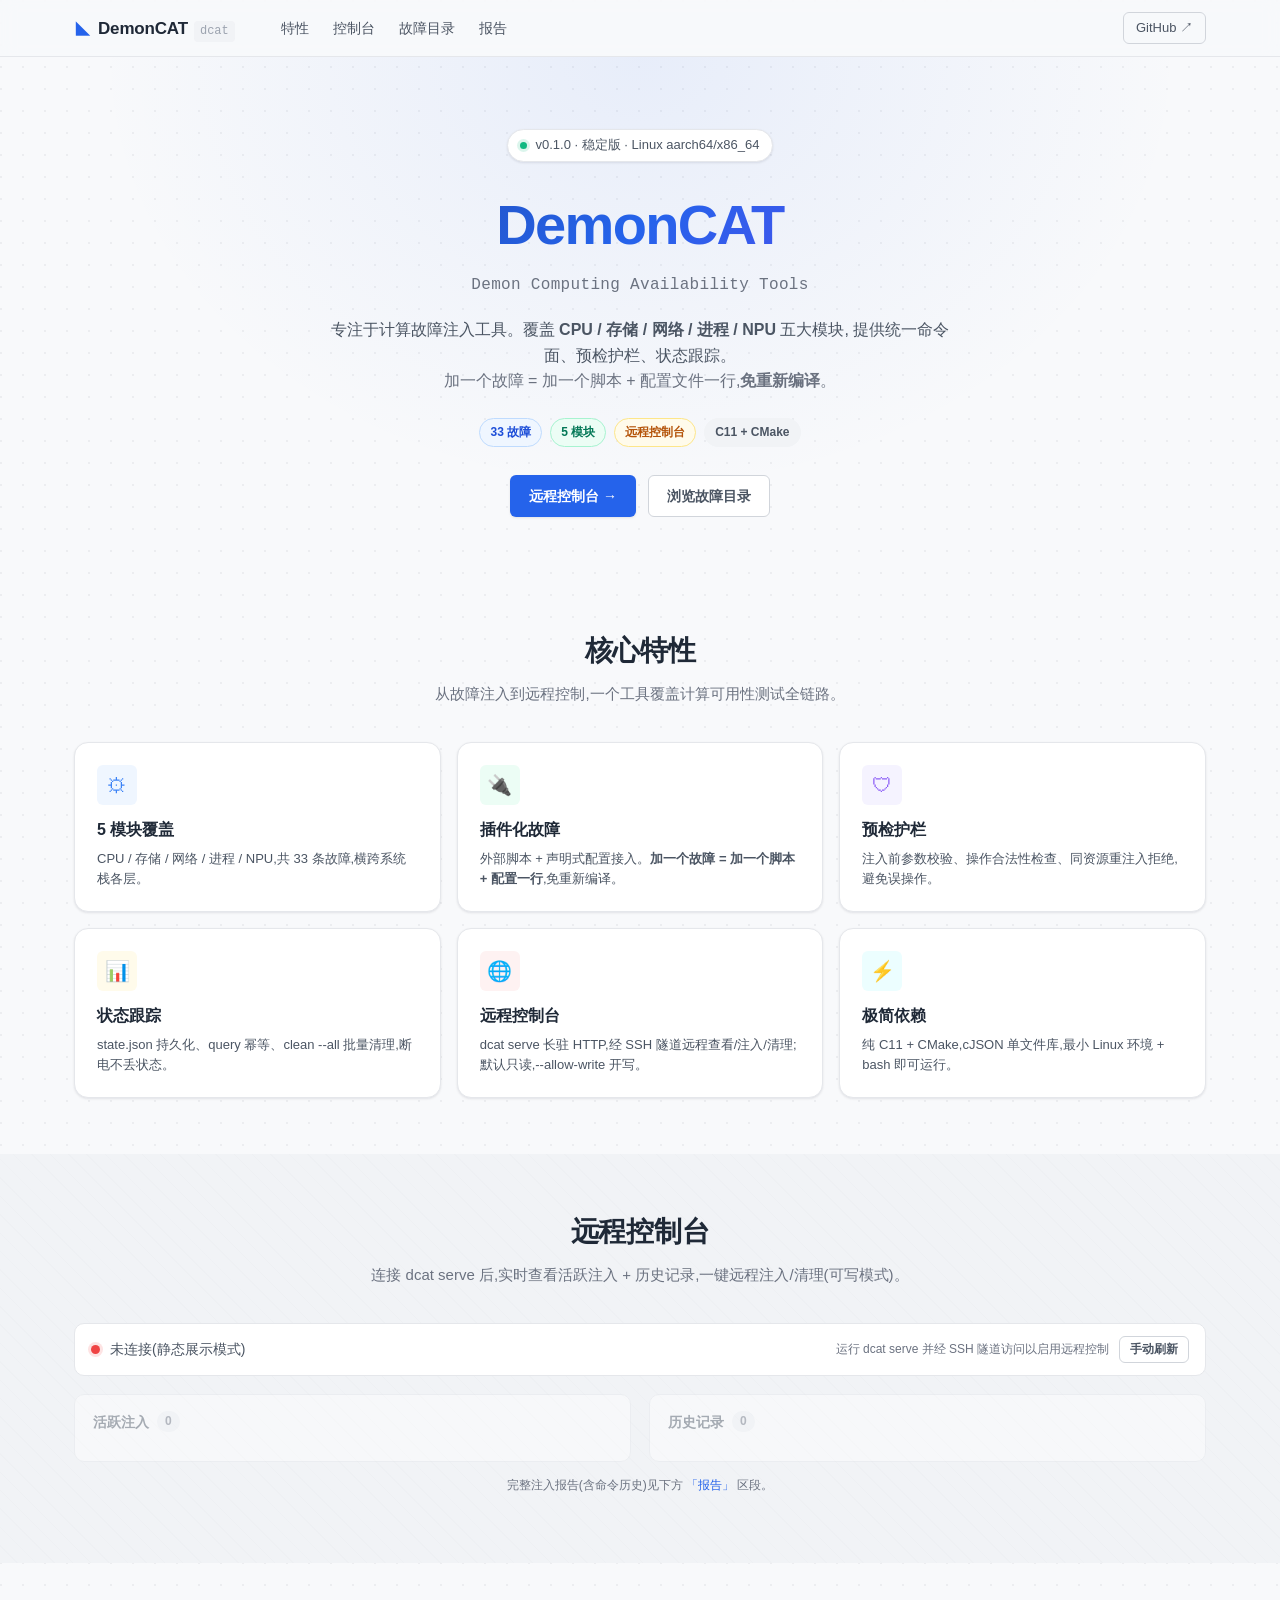
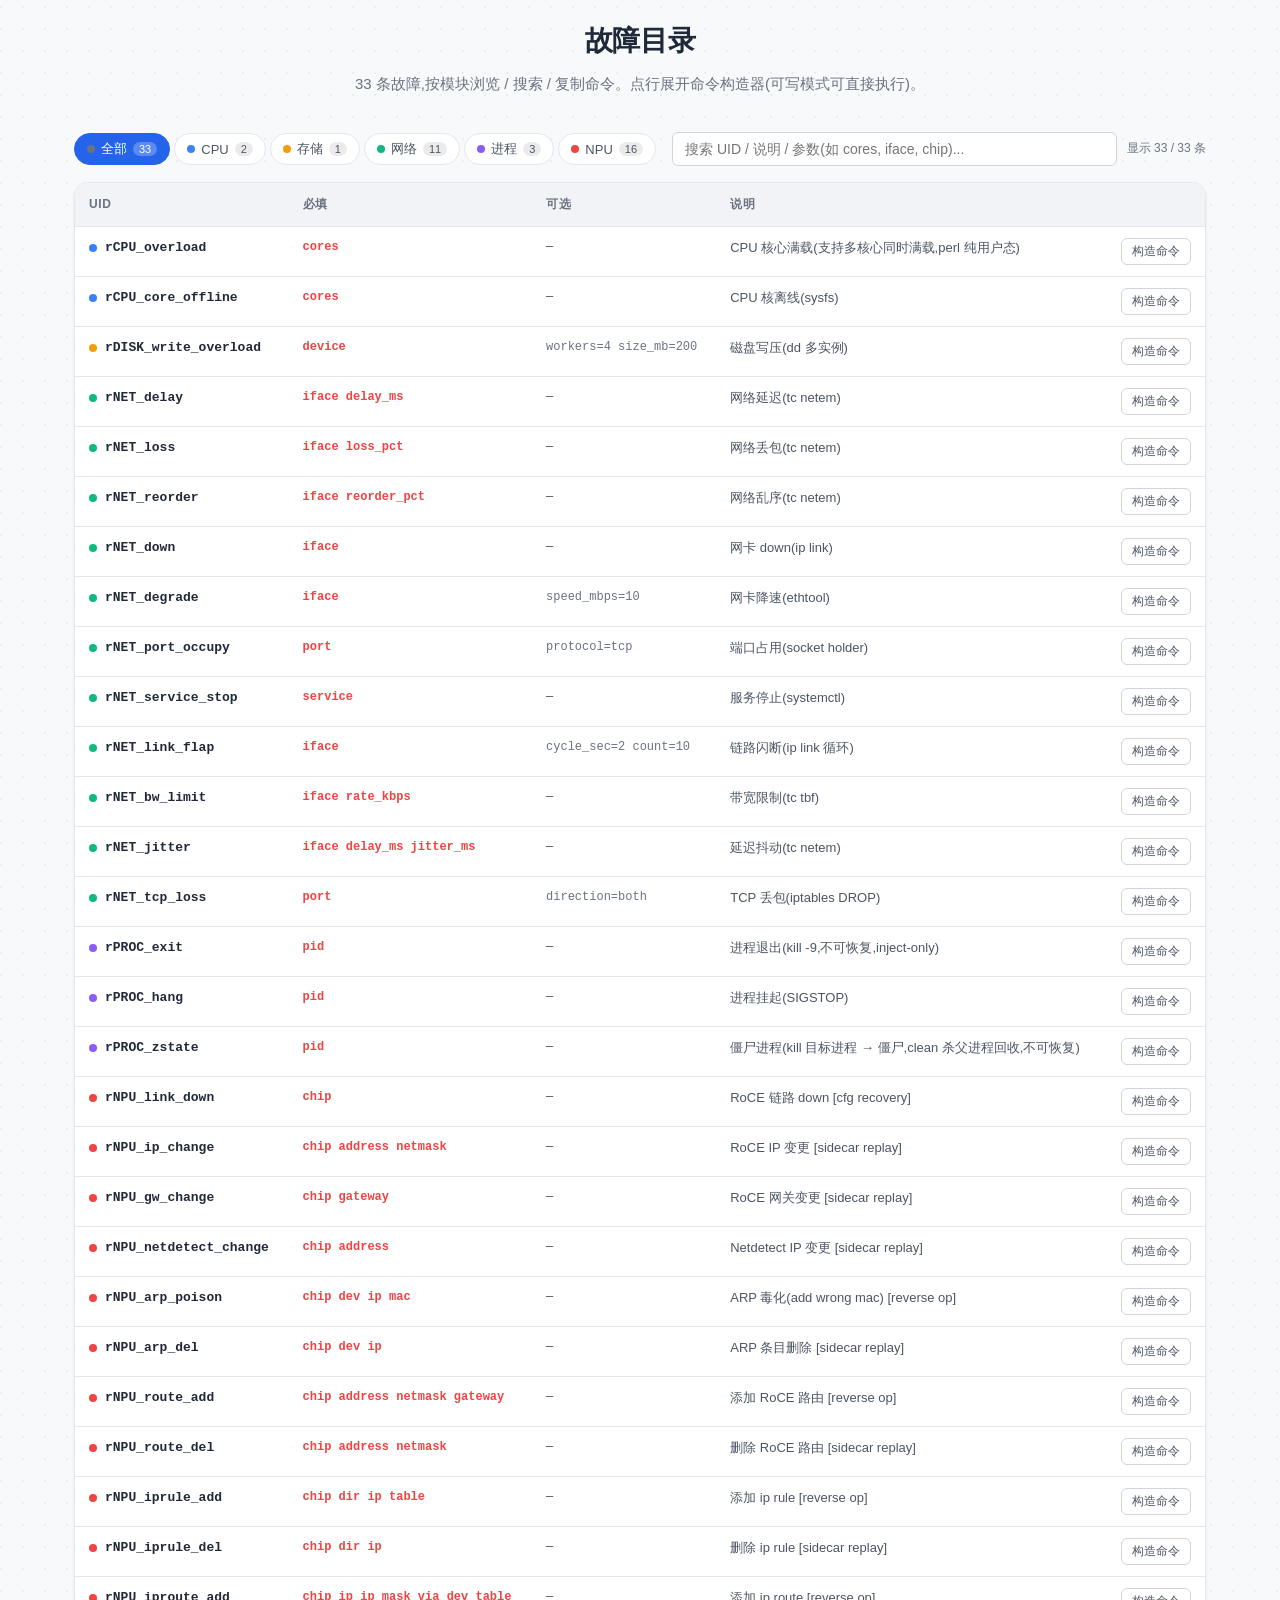
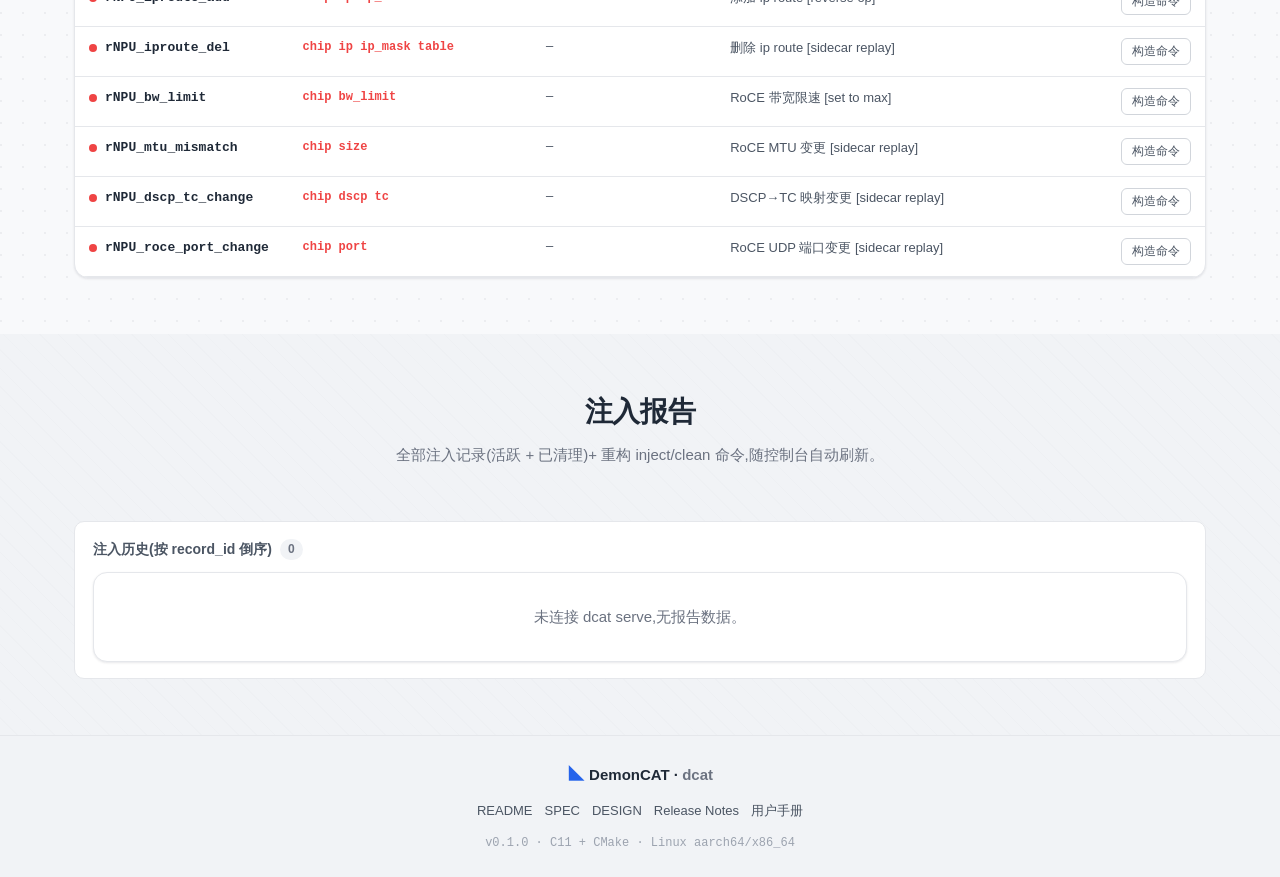
==== features/showcase/index.html @ 51e2d248 "feat(web): 远程控制台 + 注入报告前端(只读/可写双模式) - app.js:DCAT_API 客户端 + 活跃注入/历史/报告面板渲染 + 3s 轮询;   据 /api/health." ====
<!DOCTYPE html>
<html lang="zh-CN">
<head>
  <meta charset="UTF-8" />
  <meta name="viewport" content="width=device-width, initial-scale=1.0" />
  <meta name="description" content="DemonCAT (dcat) — Demon Computing Availability Tools,远程故障注入控制台。" />
  <title>DemonCAT · 远程控制台</title>
  <link rel="stylesheet" href="style.css" />
</head>
<body>
  <!-- 顶栏 -->
  <header class="topbar">
    <div class="container topbar-inner">
      <a class="brand" href="#top">
        <span class="brand-logo">◣</span>
        <span class="brand-name">DemonCAT</span>
        <span class="brand-tag">dcat</span>
      </a>
      <nav class="topnav">
        <a href="#features">特性</a>
        <a href="#remote">控制台</a>
        <a href="#catalog">故障目录</a>
        <a href="#report">报告</a>
      </nav>
      <a class="topbar-gh" href="https://github.com/Computing-Availability-Tools" target="_blank" rel="noopener">GitHub ↗</a>
    </div>
  </header>

  <main id="top">

    <!-- ① Hero -->
    <section class="hero">
      <div class="container hero-inner">
        <div class="hero-eyebrow">
          <span class="dot dot-ok"></span> v0.1.0 · 稳定版 · Linux aarch64/x86_64
        </div>
        <h1 class="hero-title">DemonCAT</h1>
        <p class="hero-subtitle">Demon Computing Availability Tools</p>
        <p class="hero-tagline">
          专注于计算故障注入工具。覆盖 <strong>CPU / 存储 / 网络 / 进程 / NPU</strong> 五大模块,
          提供统一命令面、预检护栏、状态跟踪。<br />
          <span class="muted">加一个故障 = 加一个脚本 + 配置文件一行,<strong>免重新编译</strong>。</span>
        </p>
        <div class="hero-badges">
          <span class="badge badge-blue">33 故障</span>
          <span class="badge badge-green">5 模块</span>
          <span class="badge badge-amber">远程控制台</span>
          <span class="badge badge-plain">C11 + CMake</span>
        </div>
        <div class="hero-cta">
          <a class="btn btn-primary" href="#remote">远程控制台 →</a>
          <a class="btn btn-ghost" href="#catalog">浏览故障目录</a>
        </div>
      </div>
    </section>

    <!-- ② 特性卡 -->
    <section id="features" class="section">
      <div class="container">
        <div class="section-head">
          <h2 class="section-title">核心特性</h2>
          <p class="section-sub">从故障注入到远程控制,一个工具覆盖计算可用性测试全链路。</p>
        </div>
        <div class="feature-grid">
          <article class="feature-card">
            <div class="feature-icon icon-blue">⚙</div>
            <h3>5 模块覆盖</h3>
            <p>CPU / 存储 / 网络 / 进程 / NPU,共 33 条故障,横跨系统栈各层。</p>
          </article>
          <article class="feature-card">
            <div class="feature-icon icon-green">🔌</div>
            <h3>插件化故障</h3>
            <p>外部脚本 + 声明式配置接入。<strong>加一个故障 = 加一个脚本 + 配置一行</strong>,免重新编译。</p>
          </article>
          <article class="feature-card">
            <div class="feature-icon icon-purple">🛡</div>
            <h3>预检护栏</h3>
            <p>注入前参数校验、操作合法性检查、同资源重注入拒绝,避免误操作。</p>
          </article>
          <article class="feature-card">
            <div class="feature-icon icon-amber">📊</div>
            <h3>状态跟踪</h3>
            <p>state.json 持久化、query 幂等、clean --all 批量清理,断电不丢状态。</p>
          </article>
          <article class="feature-card">
            <div class="feature-icon icon-red">🌐</div>
            <h3>远程控制台</h3>
            <p>dcat serve 长驻 HTTP,经 SSH 隧道远程查看/注入/清理;默认只读,--allow-write 开写。</p>
          </article>
          <article class="feature-card">
            <div class="feature-icon icon-cyan">⚡</div>
            <h3>极简依赖</h3>
            <p>纯 C11 + CMake,cJSON 单文件库,最小 Linux 环境 + bash 即可运行。</p>
          </article>
        </div>
      </div>
    </section>

    <!-- ③ 远程控制台(JS 渲染,连 dcat serve 时激活) -->
    <section id="remote" class="section section-alt">
      <div class="container">
        <div class="section-head">
          <h2 class="section-title">远程控制台</h2>
          <p class="section-sub">连接 dcat serve 后,实时查看活跃注入 + 历史记录,一键远程注入/清理(可写模式)。</p>
        </div>
        <div class="remote-status">
          <span class="dot remote-dot" id="remoteDot"></span>
          <span id="remoteStatusText">检测连接中…</span>
          <span class="remote-meta muted" id="remoteMeta"></span>
          <button class="btn btn-ghost btn-sm" id="remoteRefresh" type="button">手动刷新</button>
        </div>
        <div class="remote-grid">
          <div class="remote-panel">
            <h3 class="remote-panel-title">活跃注入 <span class="remote-count" id="activeCount">0</span></h3>
            <div id="activeList" class="remote-list"></div>
          </div>
          <div class="remote-panel">
            <h3 class="remote-panel-title">历史记录 <span class="remote-count" id="historyCount">0</span></h3>
            <div id="historyList" class="remote-list"></div>
          </div>
        </div>
        <p class="muted" style="font-size:12px;margin-top:14px;text-align:center">
          完整注入报告(含命令历史)见下方 <a href="#report">「报告」</a> 区段。
        </p>
      </div>
    </section>

    <!-- ④ 故障目录(JS 渲染) -->
    <section id="catalog" class="section">
      <div class="container">
        <div class="section-head">
          <h2 class="section-title">故障目录</h2>
          <p class="section-sub">33 条故障,按模块浏览 / 搜索 / 复制命令。点行展开命令构造器(可写模式可直接执行)。</p>
        </div>
        <div class="catalog-controls">
          <div class="catalog-tabs" id="catalogTabs"><!-- JS render --></div>
          <div class="catalog-search">
            <input id="catalogSearch" type="search" placeholder="搜索 UID / 说明 / 参数(如 cores, iface, chip)..." />
            <span class="catalog-count" id="catalogCount"></span>
          </div>
        </div>
        <div class="catalog-table-wrap">
          <table class="catalog-table" id="catalogTable">
            <!-- JS render -->
          </table>
          <div class="catalog-empty" id="catalogEmpty" hidden>没有匹配的故障。</div>
        </div>
      </div>
    </section>

    <!-- ⑤ 注入报告(JS 渲染,随控制台自动刷新) -->
    <section id="report" class="section section-alt">
      <div class="container">
        <div class="section-head">
          <h2 class="section-title">注入报告</h2>
          <p class="section-sub">全部注入记录(活跃 + 已清理)+ 重构 inject/clean 命令,随控制台自动刷新。</p>
        </div>
        <div class="report-summary" id="repSummary"></div>
        <div class="remote-panel" style="margin-top:18px">
          <h3 class="remote-panel-title">注入历史(按 record_id 倒序)<span class="remote-count" id="repCount">0</span></h3>
          <div class="catalog-table-wrap">
            <table class="catalog-table" id="repTable"></table>
            <div class="catalog-empty" id="repEmpty" hidden>暂无注入记录。</div>
          </div>
        </div>
      </div>
    </section>

  </main>

  <!-- 页脚 -->
  <footer class="footer">
    <div class="container footer-inner">
      <div class="footer-brand">
        <span class="brand-logo">◣</span> DemonCAT · <span class="muted">dcat</span>
      </div>
      <div class="footer-links">
        <a href="../../README.md">README</a>
        <a href="../../SPEC.md">SPEC</a>
        <a href="../../DESIGN.md">DESIGN</a>
        <a href="../../Release_Notes.md">Release Notes</a>
        <a href="../../docs/user_manual.md">用户手册</a>
      </div>
      <div class="footer-meta">
        <span>v0.1.0</span> · <span>C11 + CMake</span> · <span>Linux aarch64/x86_64</span>
      </div>
    </div>
  </footer>

  <!-- 命令构造器 modal -->
  <div class="modal" id="cmdModal" hidden>
    <div class="modal-backdrop" data-close></div>
    <div class="modal-card">
      <div class="modal-head">
        <div>
          <div class="modal-uid" id="cmdUid"></div>
          <div class="modal-desc" id="cmdDesc"></div>
        </div>
        <button class="modal-close" data-close aria-label="关闭">×</button>
      </div>
      <div class="modal-body" id="cmdBody"><!-- JS render --></div>
    </div>
  </div>

  <!-- toast -->
  <div class="toast" id="toast" hidden></div>

  <script src="app.js"></script>
</body>
</html>
---- features/showcase/style.css ----
/* ============================================================
   DemonCAT Showcase — 浅色卡片式主题
   参考: CATMonitor Web 视觉语言
   ============================================================ */

:root {
  /* 背景与文字 */
  --bg: #f8f9fb;
  --bg-alt: #f1f3f6;
  --card: #ffffff;
  --card-hover: #fafbfc;
  --border: #e5e7eb;
  --border-strong: #d1d5db;
  --text: #1f2937;
  --text-sub: #4b5563;
  --text-muted: #6b7280;
  --text-faint: #9ca3af;

  /* 主色 */
  --accent: #2563eb;
  --accent-hover: #1d4ed8;
  --accent-soft: #eff6ff;

  /* 模块色 */
  --cpu: #3b82f6;        /* 蓝 */
  --disk: #f59e0b;       /* 琥珀 */
  --net:  #10b981;       /* 绿 */
  --proc: #8b5cf6;       /* 紫 */
  --npu:  #ef4444;       /* 红 (Ascend) */

  /* 状态色 */
  --ok: #10b981;
  --good: #22c55e;
  --warn: #f59e0b;
  --crit: #ef4444;
  --na: #9ca3af;

  /* 阴影 */
  --shadow-sm: 0 1px 2px rgba(15, 23, 42, .04), 0 1px 3px rgba(15, 23, 42, .06);
  --shadow:    0 4px 6px -1px rgba(15, 23, 42, .05), 0 2px 4px -2px rgba(15, 23, 42, .05);
  --shadow-lg: 0 12px 24px -8px rgba(15, 23, 42, .12), 0 4px 8px -4px rgba(15, 23, 42, .08);

  /* 圆角 */
  --r-sm: 6px;
  --r:    10px;
  --r-lg: 14px;
  --r-xl: 20px;

  /* 字体 */
  --font: -apple-system, BlinkMacSystemFont, "Segoe UI", "PingFang SC",
          "Microsoft YaHei", "Hiragino Sans GB", Roboto, Helvetica, Arial,
          sans-serif, "Apple Color Emoji", "Segoe UI Emoji";
  --mono: "JetBrains Mono", "Fira Code", "SF Mono", "Cascadia Code",
          Consolas, "Liberation Mono", Menlo, monospace;
}

* { box-sizing: border-box; }
html { scroll-behavior: smooth; }
body {
  margin: 0;
  font-family: var(--font);
  font-size: 15px;
  line-height: 1.6;
  color: var(--text);
  background: var(--bg);
  background-image:
    radial-gradient(circle at 1px 1px, rgba(15, 23, 42, .05) 1px, transparent 0);
  background-size: 22px 22px;
  -webkit-font-smoothing: antialiased;
  -moz-osx-font-smoothing: grayscale;
}

.container { width: 100%; max-width: 1180px; margin: 0 auto; padding: 0 24px; }
a { color: var(--accent); text-decoration: none; }
a:hover { text-decoration: underline; }
code, pre, .mono { font-family: var(--mono); }
.muted { color: var(--text-muted); }

/* ============================================================
   顶栏
   ============================================================ */
.topbar {
  position: sticky; top: 0; z-index: 50;
  background: rgba(248, 249, 251, .88);
  backdrop-filter: saturate(180%) blur(8px);
  border-bottom: 1px solid var(--border);
}
.topbar-inner {
  display: flex; align-items: center; gap: 20px;
  height: 56px;
}
.brand { display: flex; align-items: baseline; gap: 6px; color: var(--text); }
.brand:hover { text-decoration: none; }
.brand-logo { color: var(--accent); font-size: 18px; transform: translateY(1px); }
.brand-name { font-weight: 700; font-size: 17px; letter-spacing: -.01em; }
.brand-tag {
  font-family: var(--mono); font-size: 12px; color: var(--text-faint);
  background: var(--bg-alt); padding: 1px 6px; border-radius: 4px;
}
.topnav { display: flex; gap: 4px; margin-left: 16px; flex: 1; }
.topnav a {
  color: var(--text-sub); font-size: 14px; padding: 6px 10px;
  border-radius: var(--r-sm); transition: all .15s;
}
.topnav a:hover { background: var(--bg-alt); color: var(--text); text-decoration: none; }
.topbar-gh {
  font-size: 13px; color: var(--text-sub);
  border: 1px solid var(--border-strong); padding: 5px 12px;
  border-radius: var(--r-sm); transition: all .15s;
}
.topbar-gh:hover { background: var(--card); border-color: var(--accent); color: var(--accent); text-decoration: none; }

/* ============================================================
   Hero
   ============================================================ */
.hero {
  padding: 72px 0 56px;
  text-align: center;
  position: relative;
  overflow: hidden;
}
.hero::before {
  content: ""; position: absolute; inset: 0;
  background: radial-gradient(ellipse at 50% 0%, rgba(37, 99, 235, .08), transparent 60%);
  pointer-events: none;
}
.hero-inner { position: relative; }
.hero-eyebrow {
  display: inline-flex; align-items: center; gap: 8px;
  font-size: 13px; color: var(--text-sub);
  background: var(--card); border: 1px solid var(--border);
  padding: 5px 12px; border-radius: 999px;
  box-shadow: var(--shadow-sm); margin-bottom: 18px;
}
.dot { display: inline-block; width: 7px; height: 7px; border-radius: 50%; }
.dot-ok { background: var(--ok); box-shadow: 0 0 0 3px rgba(16, 185, 129, .15); }
.hero-title {
  font-size: 56px; font-weight: 700; letter-spacing: -.03em;
  margin: 0 0 4px;
  background: linear-gradient(135deg, #1e3a8a 0%, #2563eb 50%, #7c3aed 100%);
  -webkit-background-clip: text; background-clip: text;
  -webkit-text-fill-color: transparent;
}
.hero-subtitle {
  font-family: var(--mono); font-size: 16px;
  color: var(--text-muted); margin: 0 0 18px; letter-spacing: .02em;
}
.hero-tagline {
  font-size: 16px; color: var(--text-sub);
  max-width: 620px; margin: 0 auto 24px;
}
.hero-badges { display: flex; flex-wrap: wrap; gap: 8px; justify-content: center; margin-bottom: 28px; }
.badge {
  font-size: 12px; font-weight: 600; padding: 4px 10px;
  border-radius: 999px; border: 1px solid transparent;
  background: var(--bg-alt); color: var(--text-sub);
}
.badge-blue   { background: #eff6ff; color: #1d4ed8; border-color: #bfdbfe; }
.badge-green  { background: #ecfdf5; color: #047857; border-color: #a7f3d0; }
.badge-purple { background: #f5f3ff; color: #6d28d9; border-color: #ddd6fe; }
.badge-amber  { background: #fffbeb; color: #b45309; border-color: #fde68a; }
.badge-plain  { background: var(--bg-alt); color: var(--text-sub); }
.hero-cta { display: flex; gap: 12px; justify-content: center; }

.btn {
  display: inline-flex; align-items: center; gap: 6px;
  padding: 9px 18px; border-radius: var(--r-sm);
  font-size: 14px; font-weight: 600; cursor: pointer;
  border: 1px solid transparent; transition: all .15s;
  font-family: var(--font);
}
.btn-primary { background: var(--accent); color: #fff; box-shadow: var(--shadow-sm); }
.btn-primary:hover { background: var(--accent-hover); text-decoration: none; }
.btn-ghost { background: var(--card); color: var(--text-sub); border-color: var(--border-strong); }
.btn-ghost:hover { border-color: var(--accent); color: var(--accent); text-decoration: none; }

/* ============================================================
   通用 section
   ============================================================ */
.section { padding: 56px 0; }
.section-alt { background: var(--bg-alt); background-image: repeating-linear-gradient(45deg, transparent, transparent 12px, rgba(15, 23, 42, .012) 12px, rgba(15, 23, 42, .012) 13px); }
.section-head { text-align: center; margin-bottom: 36px; }
.section-title { font-size: 28px; font-weight: 700; margin: 0 0 8px; letter-spacing: -.01em; }
.section-sub { color: var(--text-muted); font-size: 15px; margin: 0; }

/* ============================================================
   特性卡
   ============================================================ */
.feature-grid {
  display: grid; grid-template-columns: repeat(3, 1fr); gap: 16px;
}
.feature-card {
  background: var(--card); border: 1px solid var(--border);
  border-radius: var(--r-lg); padding: 22px;
  box-shadow: var(--shadow-sm); transition: all .2s;
}
.feature-card:hover { box-shadow: var(--shadow); transform: translateY(-2px); border-color: var(--border-strong); }
.feature-icon {
  width: 40px; height: 40px; border-radius: var(--r-sm);
  display: flex; align-items: center; justify-content: center;
  font-size: 20px; margin-bottom: 12px;
}
.feature-card h3 { margin: 0 0 6px; font-size: 16px; font-weight: 600; }
.feature-card p { margin: 0; font-size: 13px; color: var(--text-sub); line-height: 1.55; }
.icon-blue   { background: #eff6ff; color: var(--cpu); }
.icon-green  { background: #ecfdf5; color: var(--net); }
.icon-purple { background: #f5f3ff; color: var(--proc); }
.icon-amber  { background: #fffbeb; color: var(--disk); }
.icon-red    { background: #fef2f2; color: var(--npu); }
.icon-cyan   { background: #ecfeff; color: #0891b2; }

/* ============================================================
   快速开始
   ============================================================ */
.steps { display: grid; grid-template-columns: 1fr 1fr; gap: 16px; }
.step {
  background: var(--card); border: 1px solid var(--border);
  border-radius: var(--r); padding: 18px;
  display: flex; gap: 14px; box-shadow: var(--shadow-sm);
}
.step-num {
  flex-shrink: 0; width: 28px; height: 28px; border-radius: 50%;
  background: var(--accent); color: #fff; font-weight: 700; font-size: 13px;
  display: flex; align-items: center; justify-content: center;
}
.step-title { font-weight: 600; font-size: 14px; margin-bottom: 8px; }
.step-note { margin: 6px 0 0; font-size: 12px; color: var(--text-muted); }
.code-block {
  position: relative; margin: 0; background: #0f172a; color: #e2e8f0;
  padding: 12px 14px; border-radius: var(--r-sm); font-size: 13px;
  overflow-x: auto; line-height: 1.55;
}
.code-block code { font-family: var(--mono); white-space: pre; }
.copy-btn {
  position: absolute; top: 8px; right: 8px;
  background: rgba(15, 23, 42, .85); color: #cbd5e1;
  border: 1px solid rgba(255, 255, 255, .12); border-radius: 4px;
  padding: 3px 8px; font-size: 11px; cursor: pointer;
  font-family: var(--font);
  opacity: 0;
  transition: opacity .15s, background .15s, color .15s;
}
.code-block:hover .copy-btn,
.copy-btn:focus,
.copy-btn.copied { opacity: 1; }
.copy-btn:hover { background: rgba(255, 255, 255, .18); color: #fff; }
.copy-btn.copied { background: var(--ok); color: #fff; border-color: var(--ok); }
/* 触屏设备无 hover,常显 */
@media (hover: none) {
  .copy-btn { opacity: 1; }
}
.quick-cta { text-align: center; margin-top: 24px; color: var(--text-muted); font-size: 14px; }
.quick-cta a { margin: 0 2px; }

/* ============================================================
   NPU 验证(紧凑信任横幅)
   ============================================================ */
.npu-banner {
  display: flex; align-items: center; gap: 16px;
  background: linear-gradient(135deg, #fffbeb 0%, #fef2f2 100%);
  border: 1px solid #fed7aa; border-left: 4px solid var(--npu);
  border-radius: var(--r-lg); padding: 16px 20px;
  box-shadow: var(--shadow-sm);
}
.npu-banner-icon { font-size: 24px; flex-shrink: 0; line-height: 1; }
.npu-banner-body { flex: 1; min-width: 0; }
.npu-banner-title {
  font-weight: 600; font-size: 15px; color: var(--text);
  display: flex; align-items: baseline; gap: 8px; margin-bottom: 4px;
}
.npu-banner-version {
  font-family: var(--mono); font-size: 11px; color: var(--npu);
  background: #fef2f2; padding: 1px 6px; border-radius: 4px; border: 1px solid #fecaca;
}
.npu-banner-summary { margin: 0; font-size: 13px; color: var(--text-sub); line-height: 1.6; }
.npu-banner-summary code { font-size: 12px; background: rgba(255,255,255,.65); padding: 1px 5px; border-radius: 3px; color: var(--text); }
.npu-banner-link {
  flex-shrink: 0; font-size: 13px; font-weight: 600;
  padding: 8px 14px; border-radius: var(--r-sm);
  background: var(--card); border: 1px solid var(--border-strong);
  color: var(--text-sub); transition: all .15s;
}
.npu-banner-link:hover { border-color: var(--npu); color: var(--npu); text-decoration: none; }

/* ============================================================
   故障目录
   ============================================================ */
.catalog-controls {
  display: flex; gap: 16px; align-items: center; flex-wrap: wrap; margin-bottom: 16px;
}
.catalog-tabs { display: flex; gap: 4px; flex-wrap: wrap; }
.tab {
  display: inline-flex; align-items: center; gap: 6px;
  font-size: 13px; font-weight: 500; cursor: pointer;
  background: var(--card); border: 1px solid var(--border);
  padding: 6px 12px; border-radius: 999px;
  color: var(--text-sub); transition: all .15s;
}
.tab:hover { border-color: var(--border-strong); }
.tab.active { background: var(--accent); color: #fff; border-color: var(--accent); }
.tab .tab-count {
  font-size: 11px; padding: 1px 6px; border-radius: 999px;
  background: rgba(0, 0, 0, .08); color: inherit;
}
.tab.active .tab-count { background: rgba(255, 255, 255, .25); color: #fff; }
.tab .tab-dot { width: 8px; height: 8px; border-radius: 50%; }
.catalog-search { flex: 1; min-width: 240px; display: flex; align-items: center; gap: 10px; }
.catalog-search input {
  flex: 1; padding: 8px 12px; font-size: 14px; font-family: var(--font);
  border: 1px solid var(--border-strong); border-radius: var(--r-sm);
  background: var(--card); color: var(--text);
}
.catalog-search input:focus { outline: none; border-color: var(--accent); box-shadow: 0 0 0 3px rgba(37, 99, 235, .12); }
.catalog-count { font-size: 12px; color: var(--text-muted); white-space: nowrap; }

.catalog-table-wrap {
  background: var(--card); border: 1px solid var(--border); border-radius: var(--r-lg);
  overflow: hidden; box-shadow: var(--shadow-sm);
}
.catalog-table { width: 100%; border-collapse: collapse; font-size: 13px; }
.catalog-table thead th {
  text-align: left; font-weight: 600; font-size: 12px; color: var(--text-muted);
  text-transform: uppercase; letter-spacing: .05em;
  padding: 12px 14px; background: var(--bg-alt); border-bottom: 1px solid var(--border);
}
.catalog-table tbody tr { border-bottom: 1px solid var(--border); transition: background .1s; cursor: pointer; }
.catalog-table tbody tr:hover { background: var(--accent-soft); }
.catalog-table tbody tr.expanded { background: var(--accent-soft); }
.catalog-table td { padding: 11px 14px; vertical-align: top; }
.uid-cell { font-family: var(--mono); font-weight: 600; color: var(--text); white-space: nowrap; }
.uid-cell .mod-dot { display: inline-block; width: 8px; height: 8px; border-radius: 50%; margin-right: 8px; vertical-align: middle; }
.param-cell { font-family: var(--mono); font-size: 12px; color: var(--text-sub); }
.param-required { color: var(--crit); font-weight: 600; }
.param-optional { color: var(--text-muted); }
.desc-cell { color: var(--text-sub); }
.row-action { text-align: right; white-space: nowrap; }
.row-action button {
  font-size: 12px; padding: 4px 10px; border-radius: var(--r-sm);
  border: 1px solid var(--border-strong); background: var(--card);
  color: var(--text-sub); cursor: pointer; font-family: var(--font);
  transition: all .15s;
}
.row-action button:hover { border-color: var(--accent); color: var(--accent); }
.catalog-empty { padding: 32px; text-align: center; color: var(--text-muted); }

/* ============================================================
   E2E 矩阵
   ============================================================ */
.e2e-grid { display: grid; grid-template-columns: repeat(4, 1fr); gap: 14px; }
.e2e-card {
  background: var(--card); border: 1px solid var(--border); border-radius: var(--r);
  padding: 16px; box-shadow: var(--shadow-sm); transition: all .2s;
  border-left: 3px solid var(--accent);
}
.e2e-card:hover { box-shadow: var(--shadow); transform: translateY(-1px); }
.e2e-card-head { display: flex; justify-content: space-between; align-items: baseline; margin-bottom: 8px; }
.e2e-card-prefix {
  font-family: var(--mono); font-weight: 700; font-size: 13px;
  color: var(--accent); background: var(--accent-soft);
  padding: 2px 8px; border-radius: var(--r-sm);
}
.e2e-card-count { font-size: 20px; font-weight: 700; color: var(--text); font-family: var(--mono); }
.e2e-card-count::after { content: " 用例"; font-size: 11px; color: var(--text-muted); font-weight: 400; font-family: var(--font); }
.e2e-card-title { font-weight: 600; font-size: 14px; margin: 0 0 4px; }
.e2e-card-desc { font-size: 12px; color: var(--text-muted); margin: 0; line-height: 1.5; }
.e2e-card-dim { font-size: 11px; color: var(--text-faint); margin-top: 8px; padding-top: 8px; border-top: 1px dashed var(--border); }
.e2e-card-dim::before { content: "维度: "; }

/* ============================================================
   模块概览(类 CATMonitor)
   ============================================================ */
.module-grid { display: grid; grid-template-columns: repeat(5, 1fr); gap: 12px; }
.module-card {
  background: var(--card); border: 1px solid var(--border); border-radius: var(--r);
  padding: 16px; box-shadow: var(--shadow-sm); cursor: pointer;
  transition: all .2s; position: relative; overflow: hidden;
  border-top: 3px solid var(--module-color, var(--accent));
}
.module-card:hover { box-shadow: var(--shadow); transform: translateY(-2px); }
.module-card::before {
  content: ""; position: absolute; top: 0; right: 0; width: 60px; height: 60px;
  background: var(--module-color, var(--accent)); opacity: .06;
  border-radius: 0 0 0 100%;
}
.module-head { display: flex; justify-content: space-between; align-items: baseline; margin-bottom: 10px; }
.module-name { font-weight: 700; font-size: 16px; }
.module-chip {
  display: inline-flex; align-items: center; gap: 5px;
  font-size: 11px; font-weight: 600; padding: 2px 8px; border-radius: 999px;
  background: rgba(16, 185, 129, .12); color: var(--ok);
}
.module-chip .chip-dot { width: 6px; height: 6px; border-radius: 50%; background: var(--ok); }
.module-count {
  font-family: var(--mono); font-size: 28px; font-weight: 700;
  color: var(--module-color, var(--accent)); line-height: 1; margin-bottom: 2px;
}
.module-count::after { content: " 条"; font-size: 12px; color: var(--text-muted); font-weight: 400; font-family: var(--font); }
.module-faults { font-size: 11px; color: var(--text-muted); line-height: 1.5; margin-top: 8px; }
.module-faults code { font-size: 10px; color: var(--text-sub); }

/* ============================================================
   命令构造器 modal
   ============================================================ */
.modal { position: fixed; inset: 0; z-index: 100; display: flex; align-items: center; justify-content: center; padding: 20px; }
.modal[hidden] { display: none; }
.modal-backdrop { position: absolute; inset: 0; background: rgba(15, 23, 42, .45); backdrop-filter: blur(2px); }
.modal-card {
  position: relative; background: var(--card); border-radius: var(--r-lg);
  box-shadow: var(--shadow-lg); width: 100%; max-width: 600px; max-height: 85vh;
  display: flex; flex-direction: column;
}
.modal-head {
  display: flex; justify-content: space-between; align-items: flex-start;
  padding: 18px 20px; border-bottom: 1px solid var(--border);
}
.modal-uid { font-family: var(--mono); font-weight: 700; font-size: 17px; color: var(--text); }
.modal-desc { font-size: 13px; color: var(--text-muted); margin-top: 2px; }
.modal-close {
  background: none; border: none; font-size: 24px; line-height: 1; cursor: pointer;
  color: var(--text-muted); padding: 0 0 0 12px;
}
.modal-close:hover { color: var(--text); }
.modal-body { padding: 18px 20px; overflow-y: auto; }
.modal-body h4 { margin: 0 0 8px; font-size: 13px; color: var(--text-muted); text-transform: uppercase; letter-spacing: .05em; }
.modal-body h4:not(:first-child) { margin-top: 18px; }
.modal-params { display: grid; grid-template-columns: 1fr 1fr; gap: 8px; margin-bottom: 12px; }
.modal-param {
  background: var(--bg-alt); border: 1px solid var(--border); border-radius: var(--r-sm);
  padding: 8px 10px;
}
.modal-param-name { font-family: var(--mono); font-size: 12px; font-weight: 600; color: var(--text); }
.modal-param-name .req { color: var(--crit); margin-left: 4px; }
.modal-param-name .opt { color: var(--text-faint); margin-left: 4px; }
.modal-param input {
  margin-top: 4px; width: 100%; padding: 5px 8px; font-size: 12px; font-family: var(--mono);
  border: 1px solid var(--border-strong); border-radius: 4px; background: var(--card);
  color: var(--text);
}
.modal-param input:focus { outline: none; border-color: var(--accent); }
.modal-cmd {
  background: #0f172a; color: #e2e8f0; padding: 14px 16px; border-radius: var(--r-sm);
  font-family: var(--mono); font-size: 13px; line-height: 1.6;
  position: relative;
}
.modal-cmd .cmd-main   { display: block; }
.modal-cmd .cmd-args   { margin-top: 8px; padding-left: 18px; border-left: 2px solid rgba(148, 163, 184, .2); }
.modal-cmd .cmd-arg    { display: block; line-height: 1.9; }
.modal-cmd .cmd-eq     { color: #94a3b8; }
.modal-cmd .cmd-prefix { color: #94a3b8; }
.modal-cmd .cmd-uid    { color: #fbbf24; font-weight: 600; }
.modal-cmd .cmd-flag   { color: #60a5fa; }
.modal-cmd .cmd-val   { color: #86efac; }
.modal-copy {
  position: absolute; top: 8px; right: 8px;
  background: rgba(15, 23, 42, .85); color: #cbd5e1;
  border: 1px solid rgba(255, 255, 255, .12); border-radius: 4px;
  padding: 3px 10px; font-size: 11px; cursor: pointer;
  font-family: var(--font);
  opacity: 0;
  transition: opacity .15s, background .15s, color .15s;
}
.modal-cmd:hover .modal-copy,
.modal-copy:focus { opacity: 1; }
.modal-copy:hover { background: rgba(255, 255, 255, .18); color: #fff; }
@media (hover: none) {
  .modal-copy { opacity: 1; }
}

/* ============================================================
   toast
   ============================================================ */
.toast {
  position: fixed; bottom: 24px; left: 50%; transform: translateX(-50%);
  background: #1f2937; color: #fff; padding: 10px 18px;
  border-radius: var(--r-sm); font-size: 13px; z-index: 200;
  box-shadow: var(--shadow-lg);
  animation: toast-in .2s ease;
}
.toast[hidden] { display: none; }
@keyframes toast-in { from { opacity: 0; transform: translateX(-50%) translateY(8px); } to { opacity: 1; transform: translateX(-50%) translateY(0); } }

/* ============================================================
   页脚
   ============================================================ */
.footer { background: var(--bg-alt); border-top: 1px solid var(--border); padding: 24px 0; }
.footer-inner { display: flex; flex-direction: column; align-items: center; gap: 12px; text-align: center; }
.footer-brand { font-weight: 700; font-size: 15px; }
.footer-links { display: flex; flex-wrap: wrap; gap: 4px 12px; font-size: 13px; }
.footer-links a { color: var(--text-sub); }
.footer-meta { font-size: 12px; color: var(--text-faint); font-family: var(--mono); }

/* ============================================================
   响应式
   ============================================================ */
@media (max-width: 900px) {
  .topnav { display: none; }
  .feature-grid, .e2e-grid, .module-grid { grid-template-columns: repeat(2, 1fr); }
  .steps { grid-template-columns: 1fr; }
  .hero-title { font-size: 42px; }
}
@media (max-width: 600px) {
  .feature-grid, .e2e-grid, .module-grid, .modal-params { grid-template-columns: 1fr; }
  .npu-banner { flex-wrap: wrap; }
  .npu-banner-link { width: 100%; text-align: center; }
  .hero-title { font-size: 36px; }
  .hero-badges { justify-content: flex-start; }
  .catalog-table thead { display: none; }
  .catalog-table, .catalog-table tbody, .catalog-table tr, .catalog-table td { display: block; width: 100%; }
  .catalog-table tr { padding: 10px 12px; border-bottom: 1px solid var(--border); }
  .catalog-table td { padding: 2px 0; }
  .uid-cell::before { content: "UID: "; color: var(--text-muted); font-family: var(--font); font-weight: 400; }
}

/* ============================================================
 * 远程控制台
 * ============================================================ */
.dot-off { background: var(--crit); box-shadow: 0 0 0 3px rgba(239, 68, 68, .15); }
.remote-status {
  display: flex; align-items: center; gap: 10px;
  padding: 12px 16px; margin-bottom: 18px;
  background: var(--card); border: 1px solid var(--border); border-radius: var(--r);
  font-size: 14px; color: var(--text-sub);
}
.remote-status .remote-dot { width: 9px; height: 9px; }
.remote-meta { margin-left: auto; font-size: 12px; }
.remote-grid { display: grid; grid-template-columns: 1fr 1fr; gap: 18px; }
.remote-panel {
  background: var(--card); border: 1px solid var(--border); border-radius: var(--r);
  padding: 16px 18px;
}
.remote-panel-title {
  margin: 0 0 12px; font-size: 14px; color: var(--text-sub);
  display: flex; align-items: center; gap: 8px;
}
.remote-count {
  background: var(--bg-alt); color: var(--text-muted);
  font-size: 12px; padding: 1px 8px; border-radius: 999px; font-weight: 600;
}
.remote-list { display: flex; flex-direction: column; gap: 8px; max-height: 360px; overflow-y: auto; }
.remote-empty { padding: 20px; text-align: center; color: var(--text-muted); font-size: 13px; }
.remote-row {
  display: grid; grid-template-columns: 1fr auto auto; gap: 6px 12px; align-items: center;
  padding: 10px 12px; background: var(--bg-alt); border-radius: var(--r-sm); font-size: 13px;
}
.remote-row-hist { grid-template-columns: 1fr auto; }
.remote-row-main { display: flex; align-items: center; gap: 8px; min-width: 0; flex-wrap: wrap; }
.remote-uid { font-family: var(--mono); font-size: 12px; color: var(--text); }
.remote-rid { font-size: 11px; color: var(--text-muted); }
.remote-row-params { font-family: var(--mono); font-size: 11px; color: var(--text-sub); }
.remote-row-time { font-size: 11px; color: var(--text-muted); }
.remote-row-action { text-align: right; }
.pill { font-size: 10px; padding: 1px 7px; border-radius: 999px; font-weight: 600; }
.pill-on { background: rgba(16,185,129,.15); color: var(--ok); }
.pill-off { background: var(--card); color: var(--text-muted); border: 1px solid var(--border); }
.btn-sm { font-size: 12px; padding: 4px 10px; }
.btn-warn { background: var(--warn); color: #fff; border-color: var(--warn); }
.btn-warn:hover { filter: brightness(.95); }
.modal-exec {
  background: var(--accent); color: #fff; border: 1px solid var(--accent);
  padding: 4px 12px; border-radius: 4px; font-size: 12px; cursor: pointer;
  font-family: var(--font); margin-left: 6px;
}
.modal-exec:hover { background: var(--accent-hover); }
.remote-off .remote-grid { opacity: .45; pointer-events: none; }

/* 报告页:摘要卡 */
.report-summary { display: grid; grid-template-columns: repeat(3, 1fr); gap: 14px; }
.rep-card {
  background: var(--card); border: 1px solid var(--border); border-radius: var(--r);
  padding: 16px 18px; text-align: center;
}
.rep-card-num { font-size: 28px; font-weight: 700; color: var(--text); }
.rep-card-label { font-size: 12px; color: var(--text-muted); margin-top: 4px; }
@media (max-width: 900px) {
  .remote-grid { grid-template-columns: 1fr; }
  .report-summary { grid-template-columns: 1fr; }
}
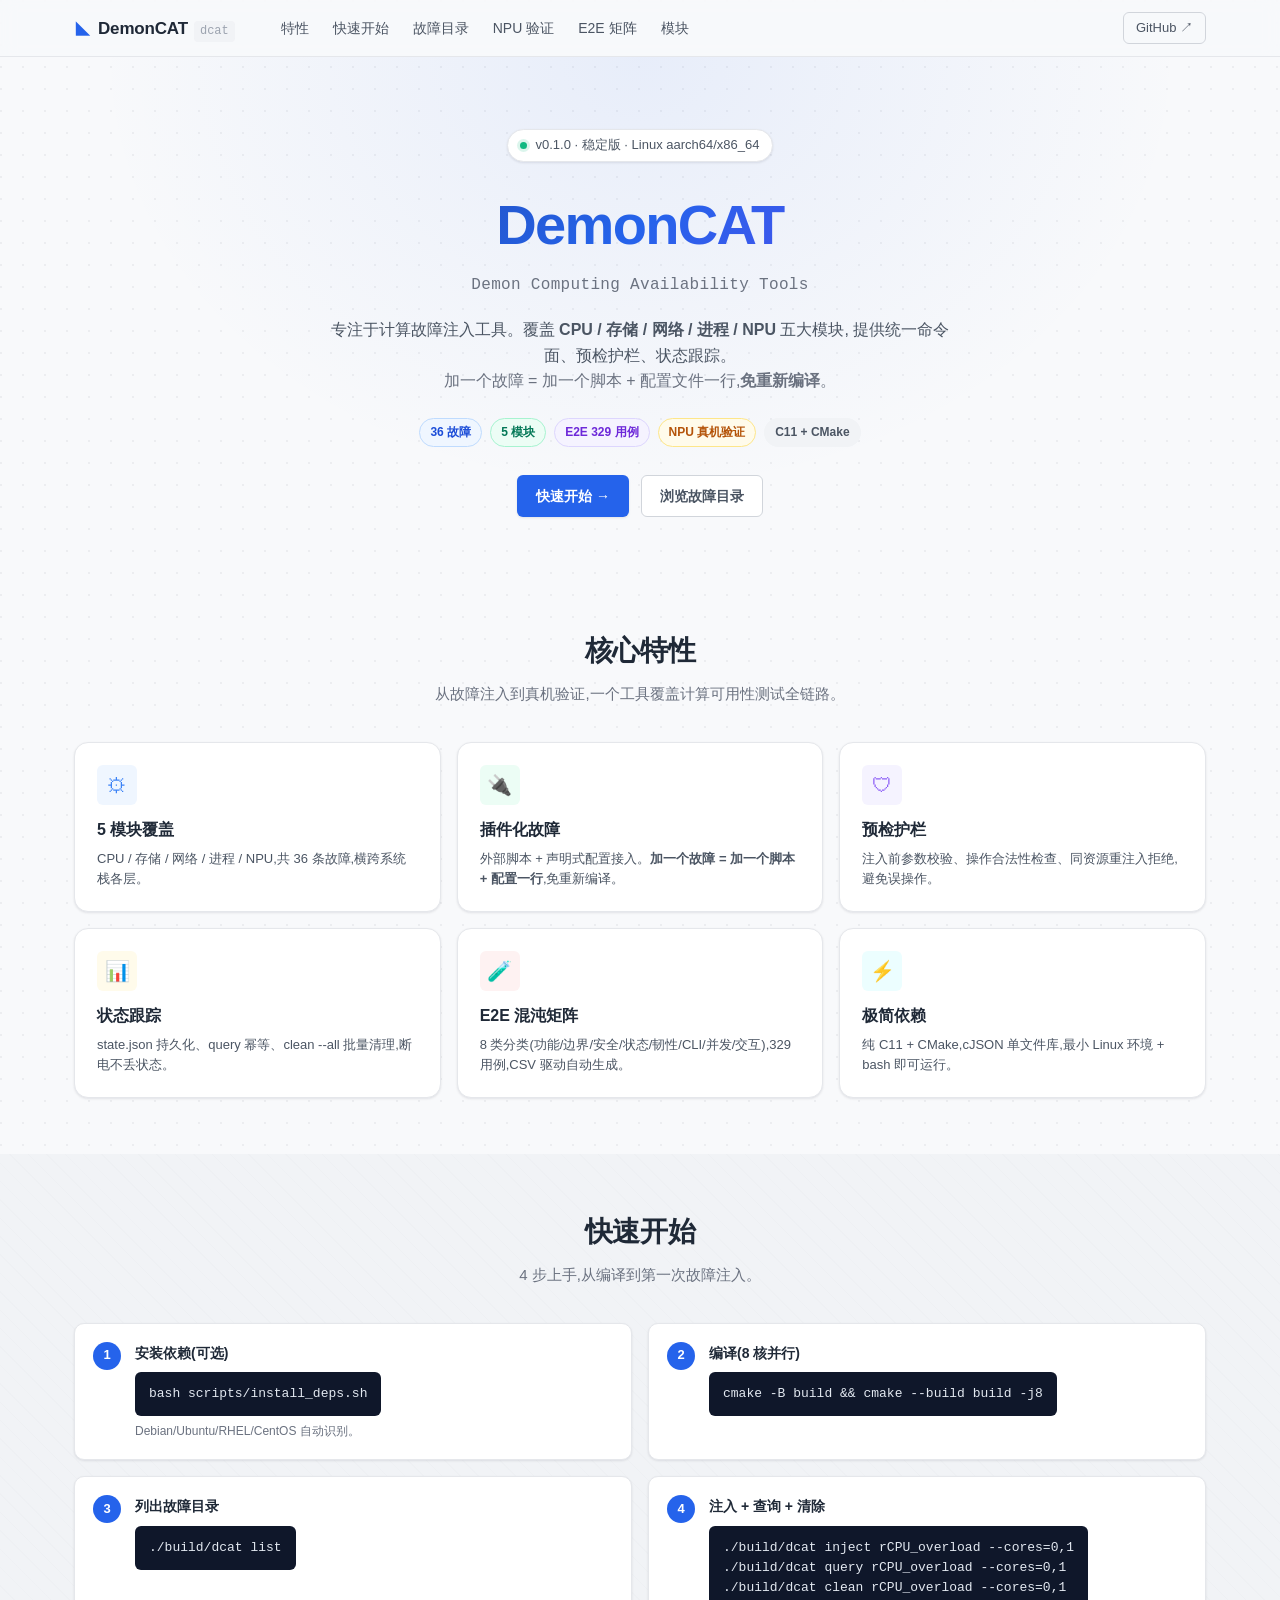
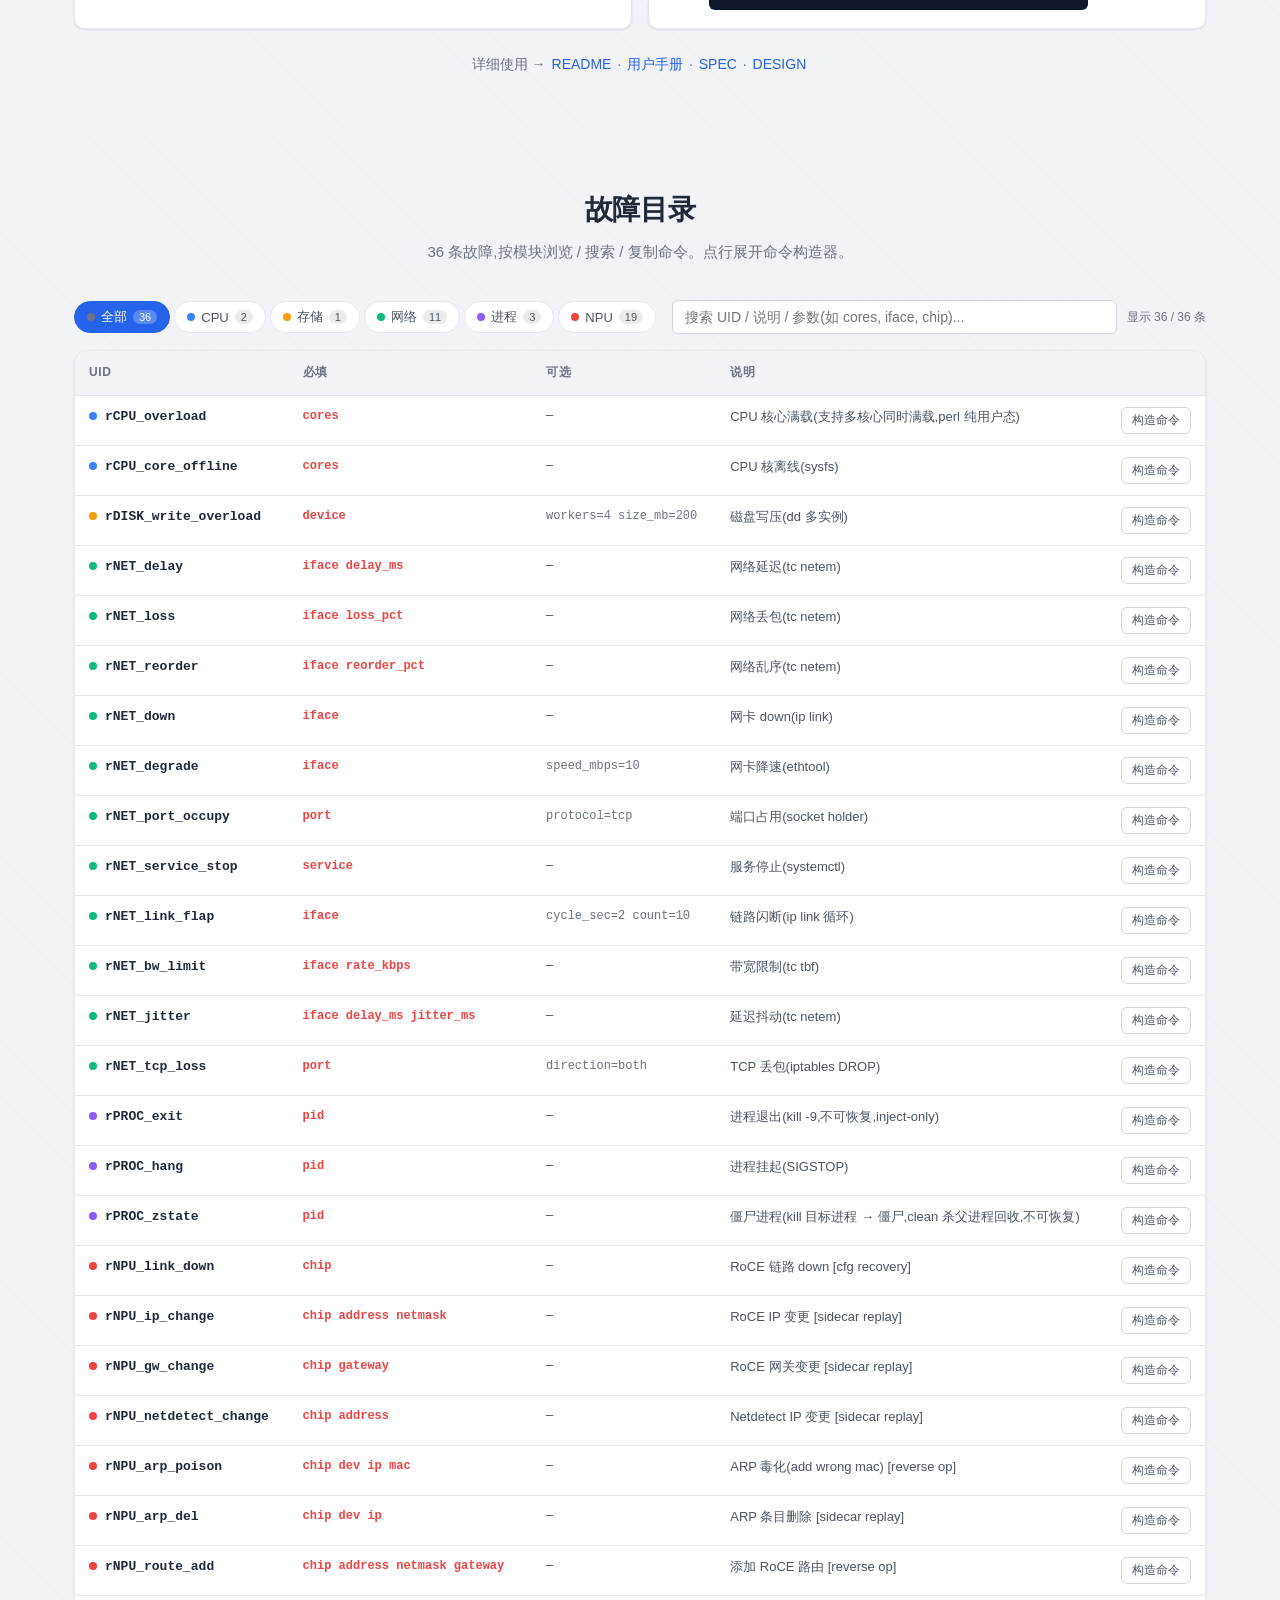
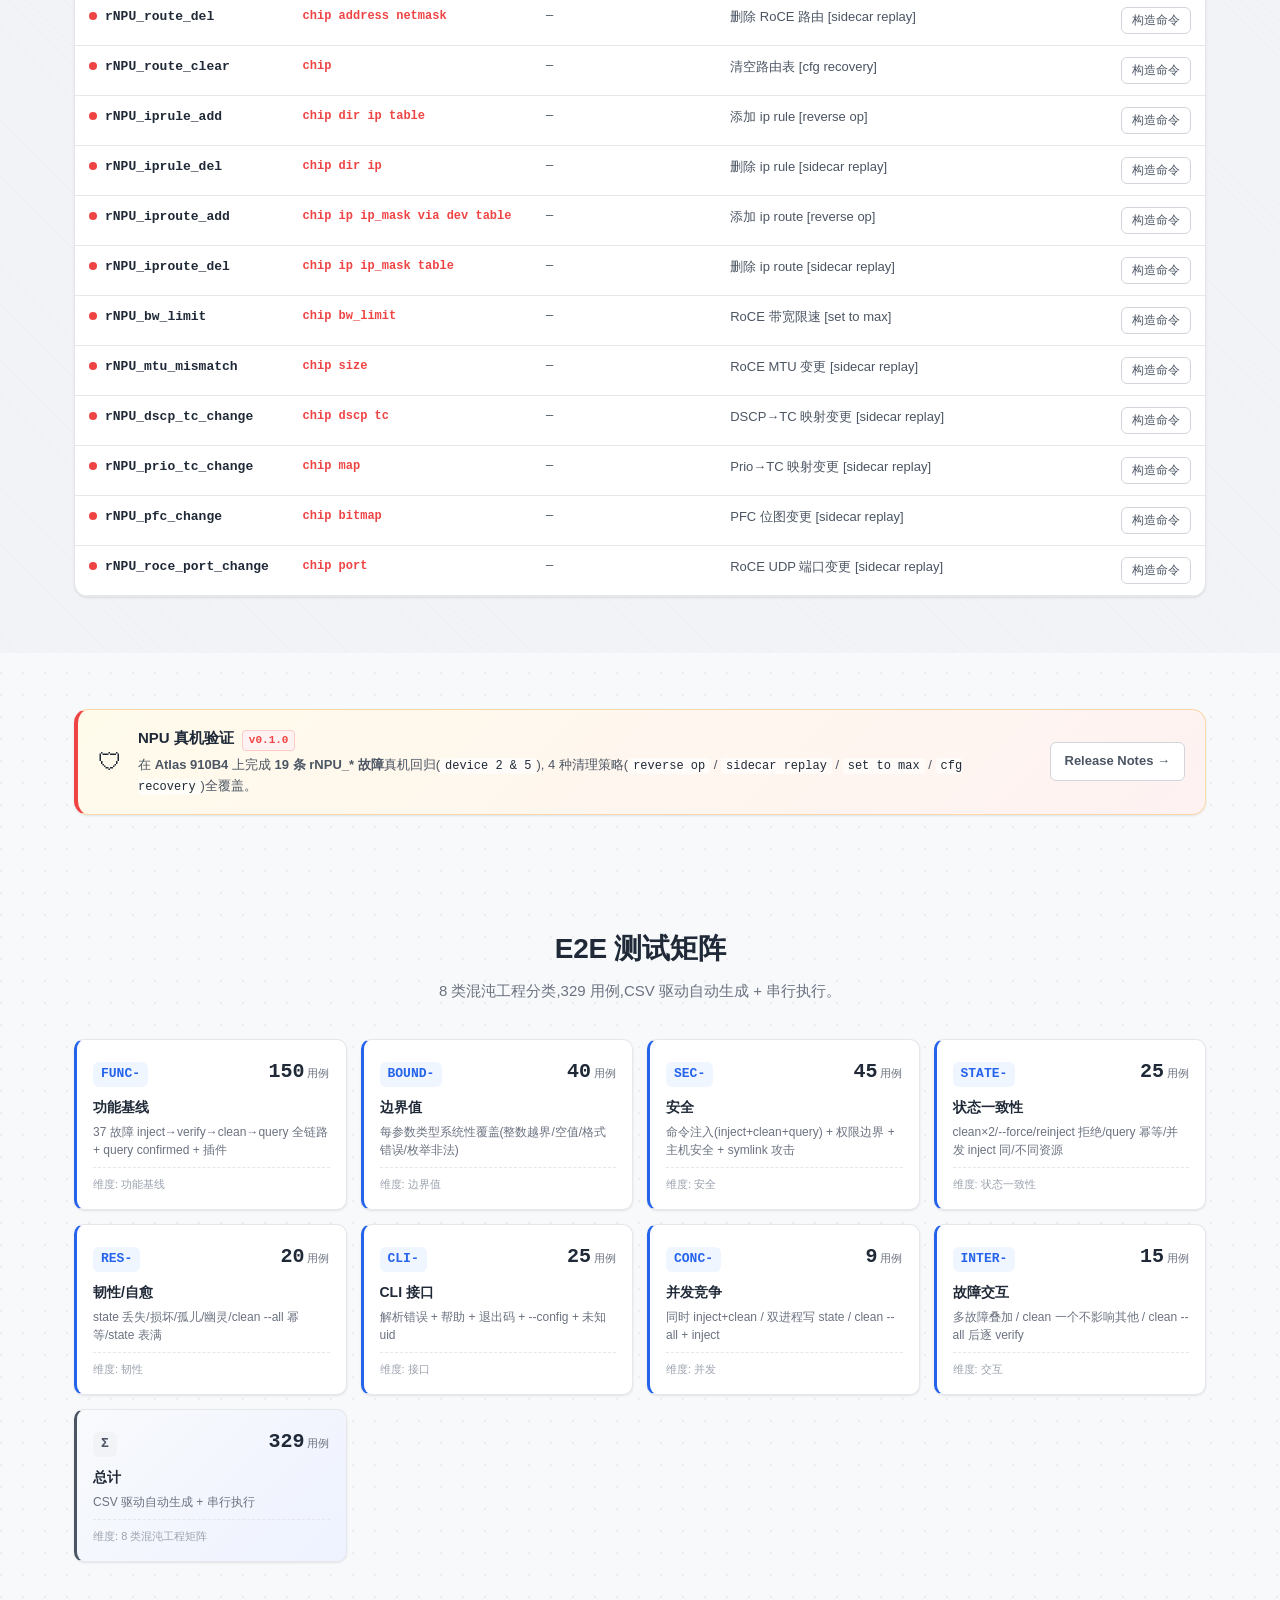
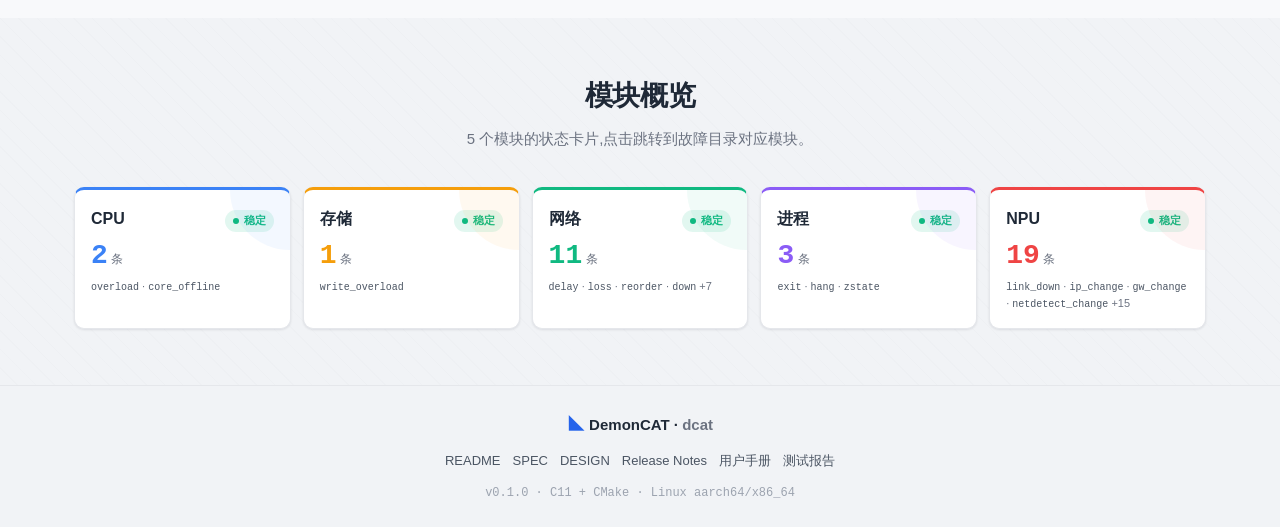
==== commit dbeb1ece: "feat(serve): 新增 dcat serve HTTP 控制平面 — 只读默认 + --allow-write opt-in - 新增 src/core/serve.{c,h}:手写 HTTP" ====
--- a/features/showcase/index.html
+++ b/features/showcase/index.html
@@ -3,8 +3,8 @@
 <head>
   <meta charset="UTF-8" />
   <meta name="viewport" content="width=device-width, initial-scale=1.0" />
-  <meta name="description" content="DemonCAT (dcat) — Demon Computing Availability Tools,远程故障注入控制台。" />
-  <title>DemonCAT · 远程控制台</title>
+  <meta name="description" content="DemonCAT (dcat) — Demon Computing Availability Tools,专注于计算故障注入工具,覆盖 CPU/存储/网络/进程/NPU 模块。" />
+  <title>DemonCAT · 故障注入工具</title>
   <link rel="stylesheet" href="style.css" />
 </head>
 <body>
@@ -18,9 +18,11 @@
       </a>
       <nav class="topnav">
         <a href="#features">特性</a>
-        <a href="#remote">控制台</a>
+        <a href="#quickstart">快速开始</a>
         <a href="#catalog">故障目录</a>
-        <a href="#report">报告</a>
+        <a href="#npu">NPU 验证</a>
+        <a href="#e2e">E2E 矩阵</a>
+        <a href="#modules">模块</a>
       </nav>
       <a class="topbar-gh" href="https://github.com/Computing-Availability-Tools" target="_blank" rel="noopener">GitHub ↗</a>
     </div>
@@ -42,13 +44,14 @@
           <span class="muted">加一个故障 = 加一个脚本 + 配置文件一行,<strong>免重新编译</strong>。</span>
         </p>
         <div class="hero-badges">
-          <span class="badge badge-blue">33 故障</span>
+          <span class="badge badge-blue">36 故障</span>
           <span class="badge badge-green">5 模块</span>
-          <span class="badge badge-amber">远程控制台</span>
+          <span class="badge badge-purple">E2E 329 用例</span>
+          <span class="badge badge-amber">NPU 真机验证</span>
           <span class="badge badge-plain">C11 + CMake</span>
         </div>
         <div class="hero-cta">
-          <a class="btn btn-primary" href="#remote">远程控制台 →</a>
+          <a class="btn btn-primary" href="#quickstart">快速开始 →</a>
           <a class="btn btn-ghost" href="#catalog">浏览故障目录</a>
         </div>
       </div>
@@ -59,13 +62,13 @@
       <div class="container">
         <div class="section-head">
           <h2 class="section-title">核心特性</h2>
-          <p class="section-sub">从故障注入到远程控制,一个工具覆盖计算可用性测试全链路。</p>
+          <p class="section-sub">从故障注入到真机验证,一个工具覆盖计算可用性测试全链路。</p>
         </div>
         <div class="feature-grid">
           <article class="feature-card">
             <div class="feature-icon icon-blue">⚙</div>
             <h3>5 模块覆盖</h3>
-            <p>CPU / 存储 / 网络 / 进程 / NPU,共 33 条故障,横跨系统栈各层。</p>
+            <p>CPU / 存储 / 网络 / 进程 / NPU,共 36 条故障,横跨系统栈各层。</p>
           </article>
           <article class="feature-card">
             <div class="feature-icon icon-green">🔌</div>
@@ -83,9 +86,9 @@
             <p>state.json 持久化、query 幂等、clean --all 批量清理,断电不丢状态。</p>
           </article>
           <article class="feature-card">
-            <div class="feature-icon icon-red">🌐</div>
-            <h3>远程控制台</h3>
-            <p>dcat serve 长驻 HTTP,经 SSH 隧道远程查看/注入/清理;默认只读,--allow-write 开写。</p>
+            <div class="feature-icon icon-red">🧪</div>
+            <h3>E2E 混沌矩阵</h3>
+            <p>8 类分类(功能/边界/安全/状态/韧性/CLI/并发/交互),329 用例,CSV 驱动自动生成。</p>
           </article>
           <article class="feature-card">
             <div class="feature-icon icon-cyan">⚡</div>
@@ -96,41 +99,64 @@
       </div>
     </section>
 
-    <!-- ③ 远程控制台(JS 渲染,连 dcat serve 时激活) -->
-    <section id="remote" class="section section-alt">
-      <div class="container">
-        <div class="section-head">
-          <h2 class="section-title">远程控制台</h2>
-          <p class="section-sub">连接 dcat serve 后,实时查看活跃注入 + 历史记录,一键远程注入/清理(可写模式)。</p>
-        </div>
-        <div class="remote-status">
-          <span class="dot remote-dot" id="remoteDot"></span>
-          <span id="remoteStatusText">检测连接中…</span>
-          <span class="remote-meta muted" id="remoteMeta"></span>
-          <button class="btn btn-ghost btn-sm" id="remoteRefresh" type="button">手动刷新</button>
-        </div>
-        <div class="remote-grid">
-          <div class="remote-panel">
-            <h3 class="remote-panel-title">活跃注入 <span class="remote-count" id="activeCount">0</span></h3>
-            <div id="activeList" class="remote-list"></div>
-          </div>
-          <div class="remote-panel">
-            <h3 class="remote-panel-title">历史记录 <span class="remote-count" id="historyCount">0</span></h3>
-            <div id="historyList" class="remote-list"></div>
-          </div>
-        </div>
-        <p class="muted" style="font-size:12px;margin-top:14px;text-align:center">
-          完整注入报告(含命令历史)见下方 <a href="#report">「报告」</a> 区段。
-        </p>
+    <!-- ③ 快速开始 -->
+    <section id="quickstart" class="section section-alt">
+      <div class="container">
+        <div class="section-head">
+          <h2 class="section-title">快速开始</h2>
+          <p class="section-sub">4 步上手,从编译到第一次故障注入。</p>
+        </div>
+        <div class="steps">
+          <div class="step">
+            <div class="step-num">1</div>
+            <div class="step-body">
+              <div class="step-title">安装依赖(可选)</div>
+              <pre class="code-block"><code>bash scripts/install_deps.sh</code><button class="copy-btn" data-copy="bash scripts/install_deps.sh">复制</button></pre>
+              <p class="step-note">Debian/Ubuntu/RHEL/CentOS 自动识别。</p>
+            </div>
+          </div>
+          <div class="step">
+            <div class="step-num">2</div>
+            <div class="step-body">
+              <div class="step-title">编译(8 核并行)</div>
+              <pre class="code-block"><code>cmake -B build &amp;&amp; cmake --build build -j8</code><button class="copy-btn" data-copy="cmake -B build && cmake --build build -j8">复制</button></pre>
+            </div>
+          </div>
+          <div class="step">
+            <div class="step-num">3</div>
+            <div class="step-body">
+              <div class="step-title">列出故障目录</div>
+              <pre class="code-block"><code>./build/dcat list</code><button class="copy-btn" data-copy="./build/dcat list">复制</button></pre>
+            </div>
+          </div>
+          <div class="step">
+            <div class="step-num">4</div>
+            <div class="step-body">
+              <div class="step-title">注入 + 查询 + 清除</div>
+              <pre class="code-block"><code>./build/dcat inject rCPU_overload --cores=0,1
+./build/dcat query rCPU_overload --cores=0,1
+./build/dcat clean rCPU_overload --cores=0,1</code><button class="copy-btn" data-copy="./build/dcat inject rCPU_overload --cores=0,1
+./build/dcat query rCPU_overload --cores=0,1
+./build/dcat clean rCPU_overload --cores=0,1">复制</button></pre>
+            </div>
+          </div>
+        </div>
+        <div class="quick-cta">
+          <span>详细使用 →</span>
+          <a href="../../README.md">README</a> ·
+          <a href="../../docs/user_manual.md">用户手册</a> ·
+          <a href="../../SPEC.md">SPEC</a> ·
+          <a href="../../DESIGN.md">DESIGN</a>
+        </div>
       </div>
     </section>
 
     <!-- ④ 故障目录(JS 渲染) -->
-    <section id="catalog" class="section">
+    <section id="catalog" class="section section-alt">
       <div class="container">
         <div class="section-head">
           <h2 class="section-title">故障目录</h2>
-          <p class="section-sub">33 条故障,按模块浏览 / 搜索 / 复制命令。点行展开命令构造器(可写模式可直接执行)。</p>
+          <p class="section-sub">36 条故障,按模块浏览 / 搜索 / 复制命令。点行展开命令构造器。</p>
         </div>
         <div class="catalog-controls">
           <div class="catalog-tabs" id="catalogTabs"><!-- JS render --></div>
@@ -148,21 +174,45 @@
       </div>
     </section>
 
-    <!-- ⑤ 注入报告(JS 渲染,随控制台自动刷新) -->
-    <section id="report" class="section section-alt">
-      <div class="container">
-        <div class="section-head">
-          <h2 class="section-title">注入报告</h2>
-          <p class="section-sub">全部注入记录(活跃 + 已清理)+ 重构 inject/clean 命令,随控制台自动刷新。</p>
-        </div>
-        <div class="report-summary" id="repSummary"></div>
-        <div class="remote-panel" style="margin-top:18px">
-          <h3 class="remote-panel-title">注入历史(按 record_id 倒序)<span class="remote-count" id="repCount">0</span></h3>
-          <div class="catalog-table-wrap">
-            <table class="catalog-table" id="repTable"></table>
-            <div class="catalog-empty" id="repEmpty" hidden>暂无注入记录。</div>
-          </div>
-        </div>
+    <!-- ⑤ NPU 真机验证(紧凑横幅,信任信号) -->
+    <section id="npu" class="section">
+      <div class="container">
+        <div class="npu-banner">
+          <div class="npu-banner-icon">🛡</div>
+          <div class="npu-banner-body">
+            <div class="npu-banner-title">
+              NPU 真机验证
+              <span class="npu-banner-version">v0.1.0</span>
+            </div>
+            <p class="npu-banner-summary">
+              在 <strong>Atlas 910B4</strong> 上完成 <strong>19 条 rNPU_* 故障</strong>真机回归(<code>device 2 &amp; 5</code>),
+              4 种清理策略(<code>reverse op</code> / <code>sidecar replay</code> / <code>set to max</code> / <code>cfg recovery</code>)全覆盖。
+            </p>
+          </div>
+          <a class="npu-banner-link" href="../../Release_Notes.md">Release Notes →</a>
+        </div>
+      </div>
+    </section>
+
+    <!-- ⑥ E2E 测试矩阵(JS 渲染) -->
+    <section id="e2e" class="section">
+      <div class="container">
+        <div class="section-head">
+          <h2 class="section-title">E2E 测试矩阵</h2>
+          <p class="section-sub">8 类混沌工程分类,329 用例,CSV 驱动自动生成 + 串行执行。</p>
+        </div>
+        <div class="e2e-grid" id="e2eGrid"><!-- JS render --></div>
+      </div>
+    </section>
+
+    <!-- ⑦ 模块概览(JS 渲染, 类 CATMonitor) -->
+    <section id="modules" class="section section-alt">
+      <div class="container">
+        <div class="section-head">
+          <h2 class="section-title">模块概览</h2>
+          <p class="section-sub">5 个模块的状态卡片,点击跳转到故障目录对应模块。</p>
+        </div>
+        <div class="module-grid" id="moduleGrid"><!-- JS render --></div>
       </div>
     </section>
 
@@ -180,6 +230,7 @@
         <a href="../../DESIGN.md">DESIGN</a>
         <a href="../../Release_Notes.md">Release Notes</a>
         <a href="../../docs/user_manual.md">用户手册</a>
+        <a href="../../docs/test_report.md">测试报告</a>
       </div>
       <div class="footer-meta">
         <span>v0.1.0</span> · <span>C11 + CMake</span> · <span>Linux aarch64/x86_64</span>
--- a/features/showcase/style.css
+++ b/features/showcase/style.css
@@ -510,68 +510,3 @@
   .catalog-table td { padding: 2px 0; }
   .uid-cell::before { content: "UID: "; color: var(--text-muted); font-family: var(--font); font-weight: 400; }
 }
-
-/* ============================================================
- * 远程控制台
- * ============================================================ */
-.dot-off { background: var(--crit); box-shadow: 0 0 0 3px rgba(239, 68, 68, .15); }
-.remote-status {
-  display: flex; align-items: center; gap: 10px;
-  padding: 12px 16px; margin-bottom: 18px;
-  background: var(--card); border: 1px solid var(--border); border-radius: var(--r);
-  font-size: 14px; color: var(--text-sub);
-}
-.remote-status .remote-dot { width: 9px; height: 9px; }
-.remote-meta { margin-left: auto; font-size: 12px; }
-.remote-grid { display: grid; grid-template-columns: 1fr 1fr; gap: 18px; }
-.remote-panel {
-  background: var(--card); border: 1px solid var(--border); border-radius: var(--r);
-  padding: 16px 18px;
-}
-.remote-panel-title {
-  margin: 0 0 12px; font-size: 14px; color: var(--text-sub);
-  display: flex; align-items: center; gap: 8px;
-}
-.remote-count {
-  background: var(--bg-alt); color: var(--text-muted);
-  font-size: 12px; padding: 1px 8px; border-radius: 999px; font-weight: 600;
-}
-.remote-list { display: flex; flex-direction: column; gap: 8px; max-height: 360px; overflow-y: auto; }
-.remote-empty { padding: 20px; text-align: center; color: var(--text-muted); font-size: 13px; }
-.remote-row {
-  display: grid; grid-template-columns: 1fr auto auto; gap: 6px 12px; align-items: center;
-  padding: 10px 12px; background: var(--bg-alt); border-radius: var(--r-sm); font-size: 13px;
-}
-.remote-row-hist { grid-template-columns: 1fr auto; }
-.remote-row-main { display: flex; align-items: center; gap: 8px; min-width: 0; flex-wrap: wrap; }
-.remote-uid { font-family: var(--mono); font-size: 12px; color: var(--text); }
-.remote-rid { font-size: 11px; color: var(--text-muted); }
-.remote-row-params { font-family: var(--mono); font-size: 11px; color: var(--text-sub); }
-.remote-row-time { font-size: 11px; color: var(--text-muted); }
-.remote-row-action { text-align: right; }
-.pill { font-size: 10px; padding: 1px 7px; border-radius: 999px; font-weight: 600; }
-.pill-on { background: rgba(16,185,129,.15); color: var(--ok); }
-.pill-off { background: var(--card); color: var(--text-muted); border: 1px solid var(--border); }
-.btn-sm { font-size: 12px; padding: 4px 10px; }
-.btn-warn { background: var(--warn); color: #fff; border-color: var(--warn); }
-.btn-warn:hover { filter: brightness(.95); }
-.modal-exec {
-  background: var(--accent); color: #fff; border: 1px solid var(--accent);
-  padding: 4px 12px; border-radius: 4px; font-size: 12px; cursor: pointer;
-  font-family: var(--font); margin-left: 6px;
-}
-.modal-exec:hover { background: var(--accent-hover); }
-.remote-off .remote-grid { opacity: .45; pointer-events: none; }
-
-/* 报告页:摘要卡 */
-.report-summary { display: grid; grid-template-columns: repeat(3, 1fr); gap: 14px; }
-.rep-card {
-  background: var(--card); border: 1px solid var(--border); border-radius: var(--r);
-  padding: 16px 18px; text-align: center;
-}
-.rep-card-num { font-size: 28px; font-weight: 700; color: var(--text); }
-.rep-card-label { font-size: 12px; color: var(--text-muted); margin-top: 4px; }
-@media (max-width: 900px) {
-  .remote-grid { grid-template-columns: 1fr; }
-  .report-summary { grid-template-columns: 1fr; }
-}
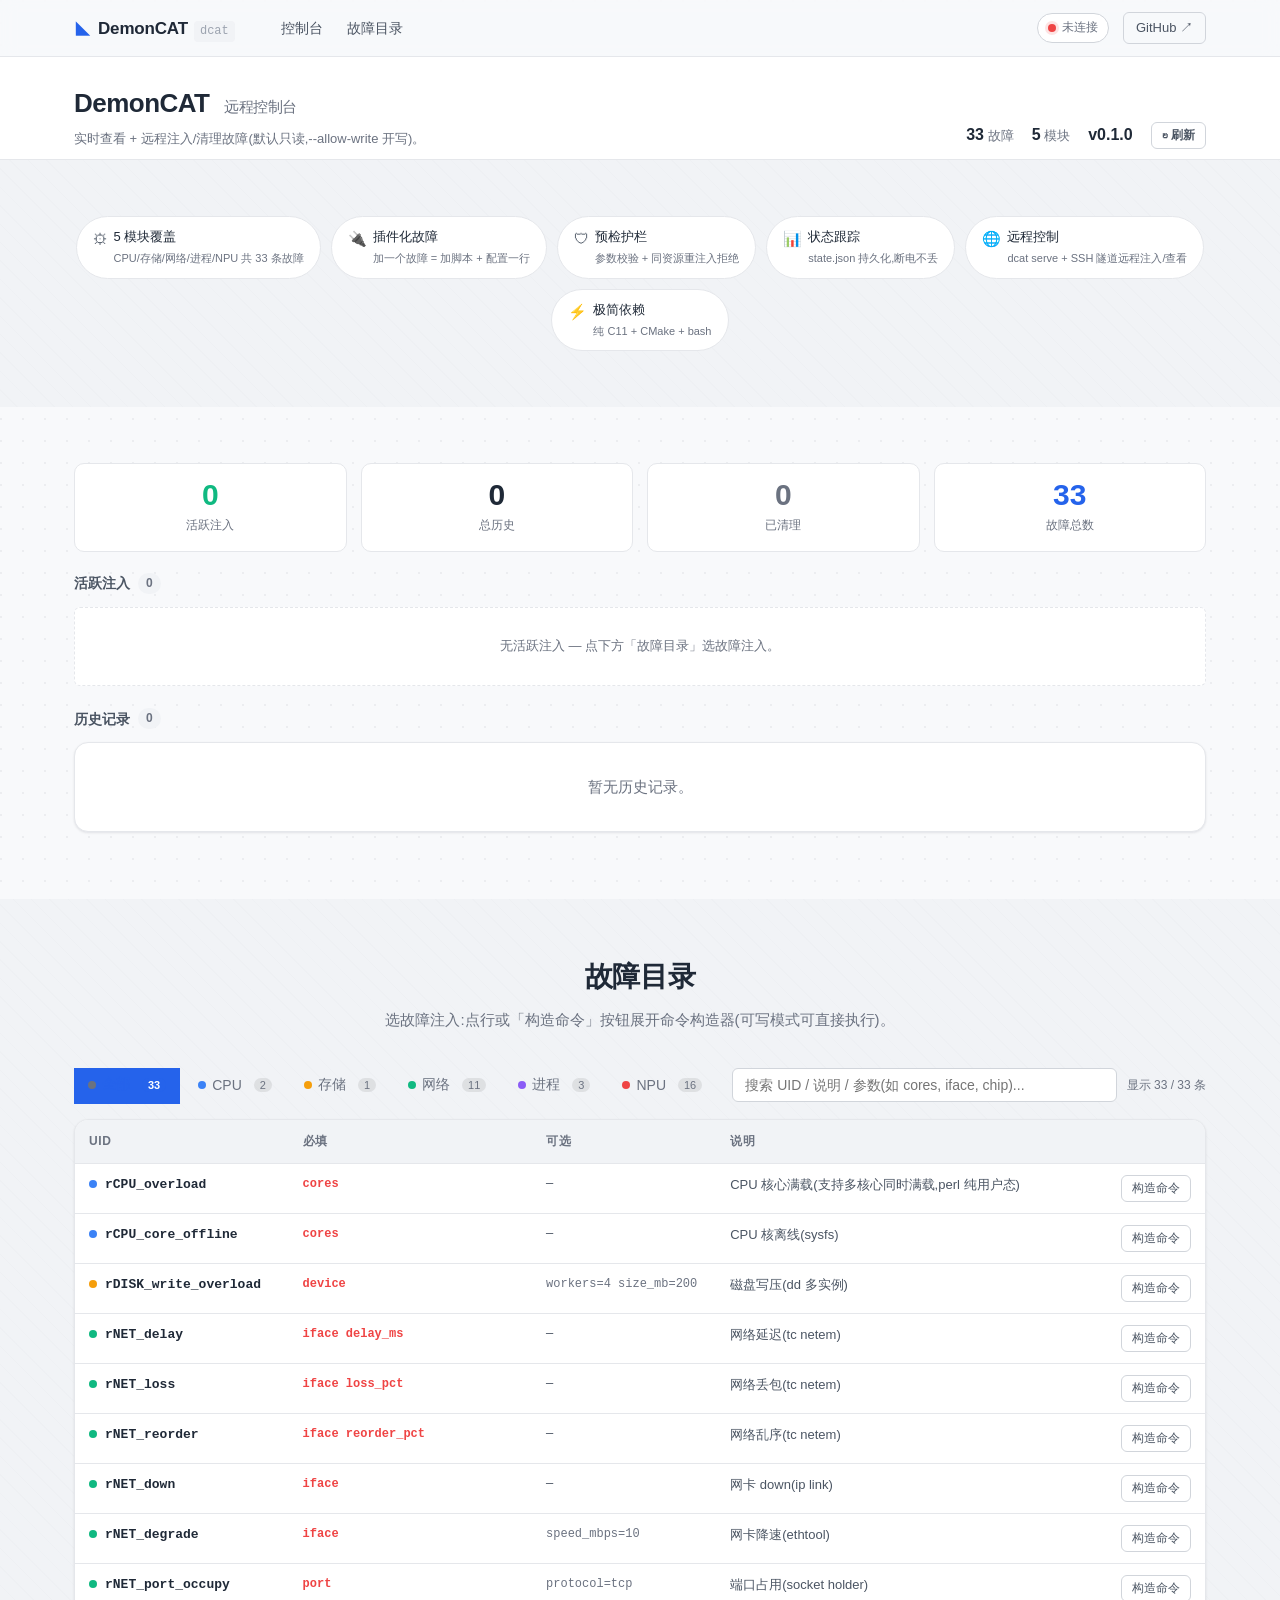
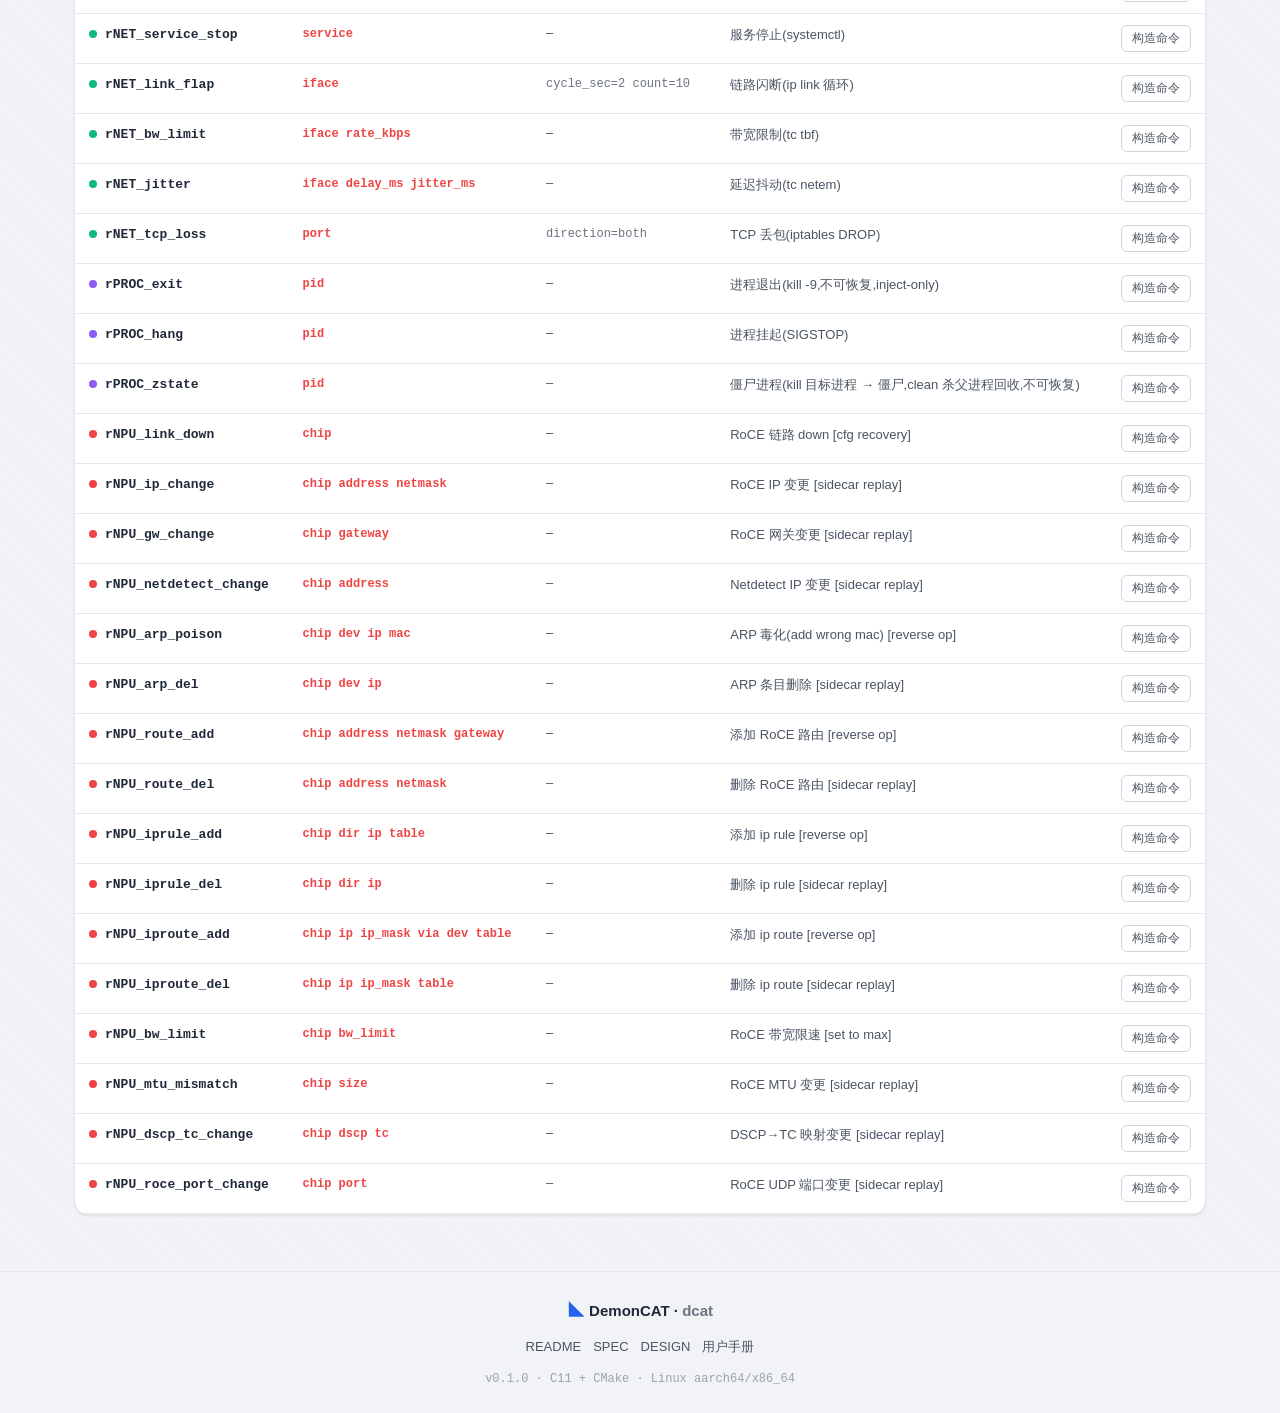
==== commit 139a9cf8: "feat(web): 控制台 dashboard 重设计 — 堆叠布局 + 历史限 5 条 + 多项优化 布局: - 从两列改上下堆叠(活跃注入上、历史记录下),都满宽,历史表 6 列不挤 - 介绍(" ====
--- a/features/showcase/index.html
+++ b/features/showcase/index.html
@@ -3,12 +3,11 @@
 <head>
   <meta charset="UTF-8" />
   <meta name="viewport" content="width=device-width, initial-scale=1.0" />
-  <meta name="description" content="DemonCAT (dcat) — Demon Computing Availability Tools,专注于计算故障注入工具,覆盖 CPU/存储/网络/进程/NPU 模块。" />
-  <title>DemonCAT · 故障注入工具</title>
-  <link rel="stylesheet" href="style.css" />
+  <meta name="description" content="DemonCAT (dcat) — 远程故障注入控制台。" />
+  <title>DemonCAT · 控制台</title>
+  <link rel="stylesheet" href="style.css?v=20260804f" />
 </head>
 <body>
-  <!-- 顶栏 -->
   <header class="topbar">
     <div class="container topbar-inner">
       <a class="brand" href="#top">
@@ -17,224 +16,93 @@
         <span class="brand-tag">dcat</span>
       </a>
       <nav class="topnav">
-        <a href="#features">特性</a>
-        <a href="#quickstart">快速开始</a>
+        <a href="#console">控制台</a>
         <a href="#catalog">故障目录</a>
-        <a href="#npu">NPU 验证</a>
-        <a href="#e2e">E2E 矩阵</a>
-        <a href="#modules">模块</a>
       </nav>
-      <a class="topbar-gh" href="https://github.com/Computing-Availability-Tools" target="_blank" rel="noopener">GitHub ↗</a>
+      <div class="topbar-right">
+        <span class="conn-pill conn-off" id="connPill"><span class="dot dot-off"></span><span id="connText">检测中</span></span>
+        <a class="topbar-gh" href="https://github.com/Computing-Availability-Tools" target="_blank" rel="noopener">GitHub ↗</a>
+      </div>
     </div>
   </header>
 
   <main id="top">
-
-    <!-- ① Hero -->
-    <section class="hero">
-      <div class="container hero-inner">
-        <div class="hero-eyebrow">
-          <span class="dot dot-ok"></span> v0.1.0 · 稳定版 · Linux aarch64/x86_64
+    <!-- 紧凑 header -->
+    <section class="dash-header">
+      <div class="container dash-header-inner">
+        <div>
+          <h1 class="dash-title">DemonCAT <span class="muted">远程控制台</span></h1>
+          <p class="dash-sub">实时查看 + 远程注入/清理故障(默认只读,--allow-write 开写)。</p>
         </div>
-        <h1 class="hero-title">DemonCAT</h1>
-        <p class="hero-subtitle">Demon Computing Availability Tools</p>
-        <p class="hero-tagline">
-          专注于计算故障注入工具。覆盖 <strong>CPU / 存储 / 网络 / 进程 / NPU</strong> 五大模块,
-          提供统一命令面、预检护栏、状态跟踪。<br />
-          <span class="muted">加一个故障 = 加一个脚本 + 配置文件一行,<strong>免重新编译</strong>。</span>
-        </p>
-        <div class="hero-badges">
-          <span class="badge badge-blue">36 故障</span>
-          <span class="badge badge-green">5 模块</span>
-          <span class="badge badge-purple">E2E 329 用例</span>
-          <span class="badge badge-amber">NPU 真机验证</span>
-          <span class="badge badge-plain">C11 + CMake</span>
-        </div>
-        <div class="hero-cta">
-          <a class="btn btn-primary" href="#quickstart">快速开始 →</a>
-          <a class="btn btn-ghost" href="#catalog">浏览故障目录</a>
+        <div class="dash-stats">
+          <span><strong>33</strong> 故障</span>
+          <span><strong>5</strong> 模块</span>
+          <span><strong>v0.1.0</strong></span>
+          <button class="btn btn-ghost btn-sm" id="dashRefresh" type="button">↻ 刷新</button>
         </div>
       </div>
     </section>
 
-    <!-- ② 特性卡 -->
-    <section id="features" class="section">
+    <!-- 特性介绍(置顶) -->
+    <section class="section section-alt">
       <div class="container">
-        <div class="section-head">
-          <h2 class="section-title">核心特性</h2>
-          <p class="section-sub">从故障注入到真机验证,一个工具覆盖计算可用性测试全链路。</p>
-        </div>
-        <div class="feature-grid">
-          <article class="feature-card">
-            <div class="feature-icon icon-blue">⚙</div>
-            <h3>5 模块覆盖</h3>
-            <p>CPU / 存储 / 网络 / 进程 / NPU,共 36 条故障,横跨系统栈各层。</p>
-          </article>
-          <article class="feature-card">
-            <div class="feature-icon icon-green">🔌</div>
-            <h3>插件化故障</h3>
-            <p>外部脚本 + 声明式配置接入。<strong>加一个故障 = 加一个脚本 + 配置一行</strong>,免重新编译。</p>
-          </article>
-          <article class="feature-card">
-            <div class="feature-icon icon-purple">🛡</div>
-            <h3>预检护栏</h3>
-            <p>注入前参数校验、操作合法性检查、同资源重注入拒绝,避免误操作。</p>
-          </article>
-          <article class="feature-card">
-            <div class="feature-icon icon-amber">📊</div>
-            <h3>状态跟踪</h3>
-            <p>state.json 持久化、query 幂等、clean --all 批量清理,断电不丢状态。</p>
-          </article>
-          <article class="feature-card">
-            <div class="feature-icon icon-red">🧪</div>
-            <h3>E2E 混沌矩阵</h3>
-            <p>8 类分类(功能/边界/安全/状态/韧性/CLI/并发/交互),329 用例,CSV 驱动自动生成。</p>
-          </article>
-          <article class="feature-card">
-            <div class="feature-icon icon-cyan">⚡</div>
-            <h3>极简依赖</h3>
-            <p>纯 C11 + CMake,cJSON 单文件库,最小 Linux 环境 + bash 即可运行。</p>
-          </article>
+        <div class="feature-strip" id="featureStrip"></div>
+      </div>
+    </section>
+
+    <!-- 控制台:摘要卡 + 两列(活跃 | 历史) -->
+    <section id="console" class="section">
+      <div class="container">
+        <div class="stat-cards" id="statCards"></div>
+        <div class="dash-stack">
+          <div class="dash-col">
+            <h3 class="dash-col-title">活跃注入 <span class="dash-count" id="activeCount">0</span></h3>
+            <div id="activeList" class="active-list"></div>
+          </div>
+          <div class="dash-col">
+            <h3 class="dash-col-title">历史记录 <span class="dash-count" id="historyCount">0</span></h3>
+            <div class="catalog-table-wrap">
+              <table class="catalog-table" id="historyTable"></table>
+              <div class="catalog-empty" id="historyEmpty" hidden>暂无历史记录。</div>
+            </div>
+            <p class="muted" id="historyNote" style="font-size:11px;margin-top:8px"></p>
+          </div>
         </div>
       </div>
     </section>
 
-    <!-- ③ 快速开始 -->
-    <section id="quickstart" class="section section-alt">
-      <div class="container">
-        <div class="section-head">
-          <h2 class="section-title">快速开始</h2>
-          <p class="section-sub">4 步上手,从编译到第一次故障注入。</p>
-        </div>
-        <div class="steps">
-          <div class="step">
-            <div class="step-num">1</div>
-            <div class="step-body">
-              <div class="step-title">安装依赖(可选)</div>
-              <pre class="code-block"><code>bash scripts/install_deps.sh</code><button class="copy-btn" data-copy="bash scripts/install_deps.sh">复制</button></pre>
-              <p class="step-note">Debian/Ubuntu/RHEL/CentOS 自动识别。</p>
-            </div>
-          </div>
-          <div class="step">
-            <div class="step-num">2</div>
-            <div class="step-body">
-              <div class="step-title">编译(8 核并行)</div>
-              <pre class="code-block"><code>cmake -B build &amp;&amp; cmake --build build -j8</code><button class="copy-btn" data-copy="cmake -B build && cmake --build build -j8">复制</button></pre>
-            </div>
-          </div>
-          <div class="step">
-            <div class="step-num">3</div>
-            <div class="step-body">
-              <div class="step-title">列出故障目录</div>
-              <pre class="code-block"><code>./build/dcat list</code><button class="copy-btn" data-copy="./build/dcat list">复制</button></pre>
-            </div>
-          </div>
-          <div class="step">
-            <div class="step-num">4</div>
-            <div class="step-body">
-              <div class="step-title">注入 + 查询 + 清除</div>
-              <pre class="code-block"><code>./build/dcat inject rCPU_overload --cores=0,1
-./build/dcat query rCPU_overload --cores=0,1
-./build/dcat clean rCPU_overload --cores=0,1</code><button class="copy-btn" data-copy="./build/dcat inject rCPU_overload --cores=0,1
-./build/dcat query rCPU_overload --cores=0,1
-./build/dcat clean rCPU_overload --cores=0,1">复制</button></pre>
-            </div>
-          </div>
-        </div>
-        <div class="quick-cta">
-          <span>详细使用 →</span>
-          <a href="../../README.md">README</a> ·
-          <a href="../../docs/user_manual.md">用户手册</a> ·
-          <a href="../../SPEC.md">SPEC</a> ·
-          <a href="../../DESIGN.md">DESIGN</a>
-        </div>
-      </div>
-    </section>
-
-    <!-- ④ 故障目录(JS 渲染) -->
+    <!-- 故障目录(调色板:选故障注入) -->
     <section id="catalog" class="section section-alt">
       <div class="container">
         <div class="section-head">
           <h2 class="section-title">故障目录</h2>
-          <p class="section-sub">36 条故障,按模块浏览 / 搜索 / 复制命令。点行展开命令构造器。</p>
+          <p class="section-sub">选故障注入:点行或「构造命令」按钮展开命令构造器(可写模式可直接执行)。</p>
         </div>
         <div class="catalog-controls">
-          <div class="catalog-tabs" id="catalogTabs"><!-- JS render --></div>
+          <div class="catalog-tabs" id="catalogTabs"></div>
           <div class="catalog-search">
             <input id="catalogSearch" type="search" placeholder="搜索 UID / 说明 / 参数(如 cores, iface, chip)..." />
             <span class="catalog-count" id="catalogCount"></span>
           </div>
         </div>
         <div class="catalog-table-wrap">
-          <table class="catalog-table" id="catalogTable">
-            <!-- JS render -->
-          </table>
+          <table class="catalog-table" id="catalogTable"></table>
           <div class="catalog-empty" id="catalogEmpty" hidden>没有匹配的故障。</div>
         </div>
       </div>
     </section>
-
-    <!-- ⑤ NPU 真机验证(紧凑横幅,信任信号) -->
-    <section id="npu" class="section">
-      <div class="container">
-        <div class="npu-banner">
-          <div class="npu-banner-icon">🛡</div>
-          <div class="npu-banner-body">
-            <div class="npu-banner-title">
-              NPU 真机验证
-              <span class="npu-banner-version">v0.1.0</span>
-            </div>
-            <p class="npu-banner-summary">
-              在 <strong>Atlas 910B4</strong> 上完成 <strong>19 条 rNPU_* 故障</strong>真机回归(<code>device 2 &amp; 5</code>),
-              4 种清理策略(<code>reverse op</code> / <code>sidecar replay</code> / <code>set to max</code> / <code>cfg recovery</code>)全覆盖。
-            </p>
-          </div>
-          <a class="npu-banner-link" href="../../Release_Notes.md">Release Notes →</a>
-        </div>
-      </div>
-    </section>
-
-    <!-- ⑥ E2E 测试矩阵(JS 渲染) -->
-    <section id="e2e" class="section">
-      <div class="container">
-        <div class="section-head">
-          <h2 class="section-title">E2E 测试矩阵</h2>
-          <p class="section-sub">8 类混沌工程分类,329 用例,CSV 驱动自动生成 + 串行执行。</p>
-        </div>
-        <div class="e2e-grid" id="e2eGrid"><!-- JS render --></div>
-      </div>
-    </section>
-
-    <!-- ⑦ 模块概览(JS 渲染, 类 CATMonitor) -->
-    <section id="modules" class="section section-alt">
-      <div class="container">
-        <div class="section-head">
-          <h2 class="section-title">模块概览</h2>
-          <p class="section-sub">5 个模块的状态卡片,点击跳转到故障目录对应模块。</p>
-        </div>
-        <div class="module-grid" id="moduleGrid"><!-- JS render --></div>
-      </div>
-    </section>
-
   </main>
 
-  <!-- 页脚 -->
   <footer class="footer">
     <div class="container footer-inner">
-      <div class="footer-brand">
-        <span class="brand-logo">◣</span> DemonCAT · <span class="muted">dcat</span>
-      </div>
+      <div class="footer-brand"><span class="brand-logo">◣</span> DemonCAT · <span class="muted">dcat</span></div>
       <div class="footer-links">
         <a href="../../README.md">README</a>
         <a href="../../SPEC.md">SPEC</a>
         <a href="../../DESIGN.md">DESIGN</a>
-        <a href="../../Release_Notes.md">Release Notes</a>
         <a href="../../docs/user_manual.md">用户手册</a>
-        <a href="../../docs/test_report.md">测试报告</a>
       </div>
-      <div class="footer-meta">
-        <span>v0.1.0</span> · <span>C11 + CMake</span> · <span>Linux aarch64/x86_64</span>
-      </div>
+      <div class="footer-meta"><span>v0.1.0</span> · <span>C11 + CMake</span> · <span>Linux aarch64/x86_64</span></div>
     </div>
   </footer>
 
@@ -249,13 +117,11 @@
         </div>
         <button class="modal-close" data-close aria-label="关闭">×</button>
       </div>
-      <div class="modal-body" id="cmdBody"><!-- JS render --></div>
+      <div class="modal-body" id="cmdBody"></div>
     </div>
   </div>
 
-  <!-- toast -->
   <div class="toast" id="toast" hidden></div>
-
-  <script src="app.js"></script>
+  <script src="app.js?v=20260804f"></script>
 </body>
 </html>
--- a/features/showcase/style.css
+++ b/features/showcase/style.css
@@ -510,3 +510,161 @@
   .catalog-table td { padding: 2px 0; }
   .uid-cell::before { content: "UID: "; color: var(--text-muted); font-family: var(--font); font-weight: 400; }
 }
+
+/* ============================================================
+ * 远程控制台
+ * ============================================================ */
+.dot-off { background: var(--crit); box-shadow: 0 0 0 3px rgba(239, 68, 68, .15); }
+.remote-status {
+  display: flex; align-items: center; gap: 10px;
+  padding: 12px 16px; margin-bottom: 18px;
+  background: var(--card); border: 1px solid var(--border); border-radius: var(--r);
+  font-size: 14px; color: var(--text-sub);
+}
+.remote-status .remote-dot { width: 9px; height: 9px; }
+.remote-meta { margin-left: auto; font-size: 12px; }
+.remote-grid { display: grid; grid-template-columns: 1fr 1fr; gap: 18px; }
+.remote-panel {
+  background: var(--card); border: 1px solid var(--border); border-radius: var(--r);
+  padding: 16px 18px;
+}
+.remote-panel-title {
+  margin: 0 0 12px; font-size: 14px; color: var(--text-sub);
+  display: flex; align-items: center; gap: 8px;
+}
+.remote-count {
+  background: var(--bg-alt); color: var(--text-muted);
+  font-size: 12px; padding: 1px 8px; border-radius: 999px; font-weight: 600;
+}
+.remote-list { display: flex; flex-direction: column; gap: 8px; max-height: 360px; overflow-y: auto; }
+.remote-empty { padding: 20px; text-align: center; color: var(--text-muted); font-size: 13px; }
+.remote-row {
+  display: grid; grid-template-columns: 1fr auto auto; gap: 6px 12px; align-items: center;
+  padding: 10px 12px; background: var(--bg-alt); border-radius: var(--r-sm); font-size: 13px;
+}
+.remote-row-hist { grid-template-columns: 1fr auto; }
+.remote-row-main { display: flex; align-items: center; gap: 8px; min-width: 0; flex-wrap: wrap; }
+.remote-uid { font-family: var(--mono); font-size: 12px; color: var(--text); }
+.remote-rid { font-size: 11px; color: var(--text-muted); }
+.remote-row-params { font-family: var(--mono); font-size: 11px; color: var(--text-sub); }
+.remote-row-time { font-size: 11px; color: var(--text-muted); }
+.remote-row-action { text-align: right; }
+.pill { font-size: 10px; padding: 1px 7px; border-radius: 999px; font-weight: 600; white-space: nowrap; }
+.pill-on { background: rgba(16,185,129,.15); color: var(--ok); }
+.pill-off { background: var(--card); color: var(--text-muted); border: 1px solid var(--border); }
+.btn-sm { font-size: 12px; padding: 4px 10px; }
+.btn-warn { background: var(--warn); color: #fff; border-color: var(--warn); }
+.btn-warn:hover { filter: brightness(.95); }
+.modal-exec {
+  background: var(--accent); color: #fff; border: 1px solid var(--accent);
+  padding: 4px 12px; border-radius: 4px; font-size: 12px; cursor: pointer;
+  font-family: var(--font); margin-left: 6px;
+}
+.modal-exec:hover { background: var(--accent-hover); }
+.remote-off .remote-grid { opacity: .45; pointer-events: none; }
+
+/* 报告页:摘要卡 */
+.report-summary { display: grid; grid-template-columns: repeat(3, 1fr); gap: 14px; }
+.rep-card {
+  background: var(--card); border: 1px solid var(--border); border-radius: var(--r);
+  padding: 16px 18px; text-align: center;
+}
+.rep-card-num { font-size: 28px; font-weight: 700; color: var(--text); }
+.rep-card-label { font-size: 12px; color: var(--text-muted); margin-top: 4px; }
+@media (max-width: 900px) {
+  .remote-grid { grid-template-columns: 1fr; }
+  .report-summary { grid-template-columns: 1fr; }
+}
+
+/* ============================================================
+ * 控制台 dashboard(重设计:顶栏 pill + 摘要卡 + Tab)
+ * ============================================================ */
+.topbar-right { display: flex; align-items: center; gap: 14px; }
+.conn-pill {
+  display: inline-flex; align-items: center; gap: 6px;
+  font-size: 12px; padding: 4px 10px; border-radius: 999px;
+  border: 1px solid var(--border-strong); background: var(--card); color: var(--text-sub);
+}
+.conn-pill .dot { width: 8px; height: 8px; }
+.conn-rw  { border-color: var(--ok);     color: var(--ok);     background: rgba(16,185,129,.08); }
+.conn-ro  { border-color: var(--accent); color: var(--accent); background: rgba(59,130,246,.06); }
+.conn-off { color: var(--text-muted); }
+
+.dash-header { padding: 26px 0 10px; border-bottom: 1px solid var(--border); background: var(--card); }
+.dash-header-inner { display: flex; align-items: flex-end; justify-content: space-between; gap: 18px; flex-wrap: wrap; }
+.dash-title { margin: 0; font-size: 26px; font-weight: 700; letter-spacing: -.02em; }
+.dash-title .muted { font-size: 15px; font-weight: 400; margin-left: 8px; }
+.dash-sub { margin: 4px 0 0; font-size: 13px; color: var(--text-muted); }
+.dash-stats { display: flex; gap: 18px; font-size: 13px; color: var(--text-muted); }
+.dash-stats strong { color: var(--text); font-size: 16px; }
+
+.stat-cards { display: grid; grid-template-columns: repeat(4, 1fr); gap: 14px; margin-bottom: 20px; }
+.stat-card { background: var(--card); border: 1px solid var(--border); border-radius: var(--r); padding: 16px 18px; text-align: center; }
+.stat-num { font-size: 30px; font-weight: 700; line-height: 1; }
+.stat-label { font-size: 12px; color: var(--text-muted); margin-top: 6px; }
+
+.tabs-row { display: flex; align-items: center; justify-content: space-between; gap: 12px; margin-bottom: 14px; }
+.tabs { display: flex; gap: 4px; border-bottom: 1px solid var(--border); }
+.tab {
+  background: transparent; border: none; border-bottom: 2px solid transparent;
+  padding: 8px 14px; font-size: 14px; color: var(--text-muted); cursor: pointer;
+  font-family: var(--font); border-radius: 0; margin-bottom: -1px;
+}
+.tab:hover { color: var(--text-sub); }
+.tab.active { color: var(--accent); border-bottom-color: var(--accent); font-weight: 600; }
+.tab-count { background: var(--bg-alt); color: var(--text-muted); font-size: 11px; padding: 1px 7px; border-radius: 999px; margin-left: 6px; }
+.tab.active .tab-count { background: var(--accent); color: #fff; }
+.tab-panel { min-height: 80px; }
+
+.active-list { display: flex; flex-direction: column; gap: 8px; }
+.active-row {
+  display: grid; grid-template-columns: 1fr auto auto auto; gap: 6px 14px; align-items: center;
+  padding: 12px 14px; background: var(--card); border: 1px solid var(--border); border-radius: var(--r-sm);
+}
+.active-row-main { display: flex; align-items: center; gap: 8px; min-width: 0; }
+.active-uid { font-family: var(--mono); font-size: 13px; color: var(--text); }
+.active-rid { font-size: 11px; color: var(--text-muted); }
+.active-row-params { font-family: var(--mono); font-size: 12px; color: var(--text-sub); }
+.active-row-time { font-size: 11px; color: var(--text-muted); }
+.active-row-action { text-align: right; }
+.empty-hint { padding: 28px; text-align: center; color: var(--text-muted); font-size: 13px; background: var(--card); border: 1px dashed var(--border); border-radius: var(--r-sm); }
+
+.feature-strip { display: flex; flex-wrap: wrap; gap: 10px; justify-content: center; }
+.feature-chip { display: inline-flex; align-items: center; gap: 6px; padding: 7px 14px; background: var(--card); border: 1px solid var(--border); border-radius: 999px; font-size: 13px; color: var(--text-sub); }
+.feature-chip-icon { font-size: 15px; }
+
+.cmd-trigger { background: var(--accent); color: #fff; border: 1px solid var(--accent); padding: 4px 12px; border-radius: var(--r-sm); font-size: 12px; cursor: pointer; font-family: var(--font); }
+.cmd-trigger:hover { background: var(--accent-hover); }
+
+/* 控制台上下堆叠(活跃上、历史下,常驻不点) */
+.dash-stack { display: flex; flex-direction: column; gap: 22px; }
+.dash-col { min-width: 0; }
+.dash-col-title { margin: 0 0 12px; font-size: 14px; color: var(--text-sub); display: flex; align-items: center; gap: 8px; }
+.dash-count { background: var(--bg-alt); color: var(--text-muted); font-size: 12px; padding: 1px 8px; border-radius: 999px; font-weight: 600; }
+.dash-col .catalog-table-wrap { max-height: 560px; overflow-y: auto; }
+.dash-col .catalog-table { table-layout: fixed; width: 100%; }
+.dash-col .catalog-table th:nth-child(1), .dash-col .catalog-table td:nth-child(1) { width: 4%; }
+.dash-col .catalog-table th:nth-child(2), .dash-col .catalog-table td:nth-child(2) { width: 12%; }
+.dash-col .catalog-table th:nth-child(3), .dash-col .catalog-table td:nth-child(3) { width: 30%; }
+.dash-col .catalog-table th:nth-child(4), .dash-col .catalog-table td:nth-child(4) { width: 30%; }
+.dash-col .catalog-table th:nth-child(5), .dash-col .catalog-table td:nth-child(5) { width: 14%; }
+.dash-col .catalog-table th:nth-child(6), .dash-col .catalog-table td:nth-child(6) { width: 10%; }
+.dash-col .param-cell code { word-break: break-all; }
+
+/* 命令预览单行 + 参数中文提示 + 特性 chip 简介 */
+.cmd-line { display: block; font-family: var(--mono); font-size: 12.5px; background: #0f172a; color: #e2e8f0; padding: 8px 12px; border-radius: var(--r-sm); word-break: break-all; line-height: 1.6; }
+.modal-param-hint { font-size: 11px; color: var(--text-muted); margin: 2px 0 4px; }
+.feature-chip { align-items: flex-start; padding: 10px 16px; }
+.feature-chip-text { display: flex; flex-direction: column; }
+.feature-chip-name { font-size: 13px; color: var(--text); font-weight: 500; }
+.feature-chip-desc { font-size: 11px; color: var(--text-muted); margin-top: 2px; }
+
+@media (max-width: 900px) {
+  .stat-cards { grid-template-columns: repeat(2, 1fr); }
+  .active-row { grid-template-columns: 1fr auto; }
+  .active-row-params, .active-row-time { grid-column: 1 / -1; }
+}
+@media (max-width: 600px) {
+  .stat-cards { grid-template-columns: 1fr; }
+  .dash-header-inner { flex-direction: column; align-items: flex-start; }
+}
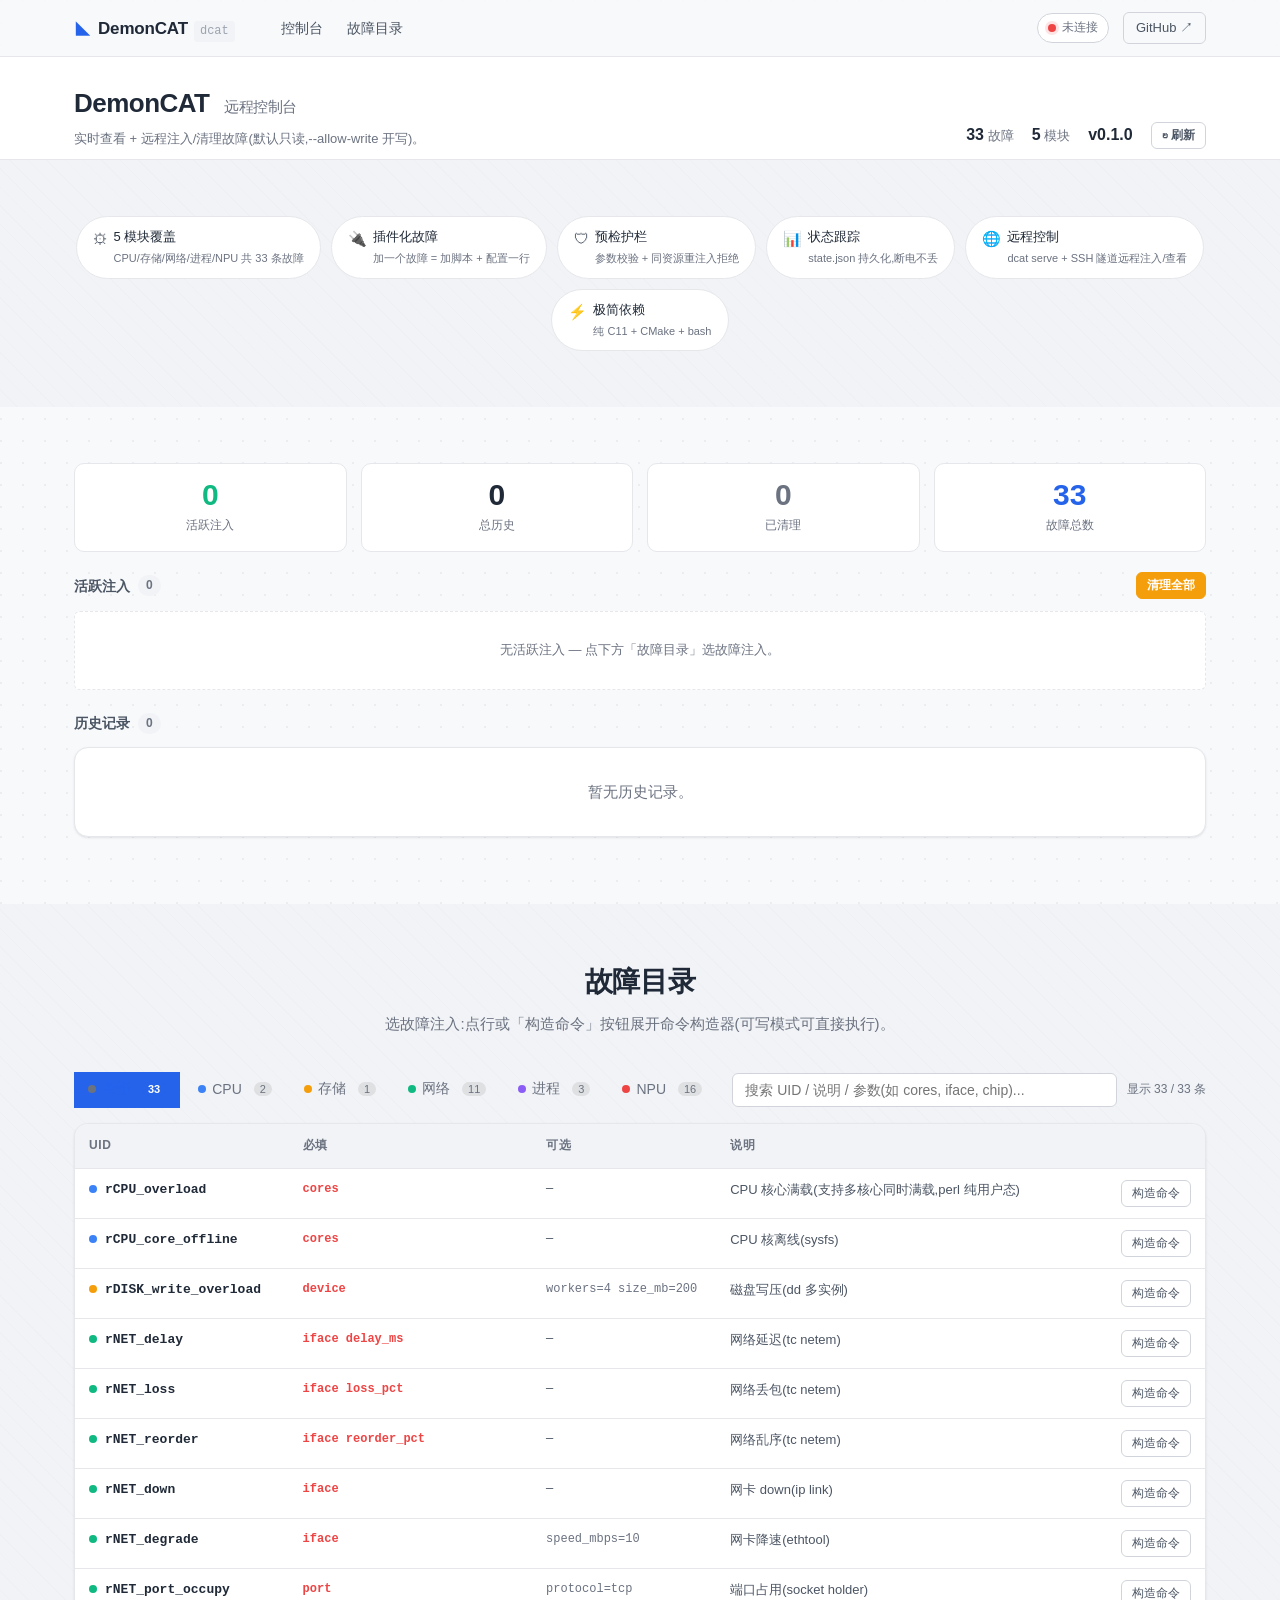
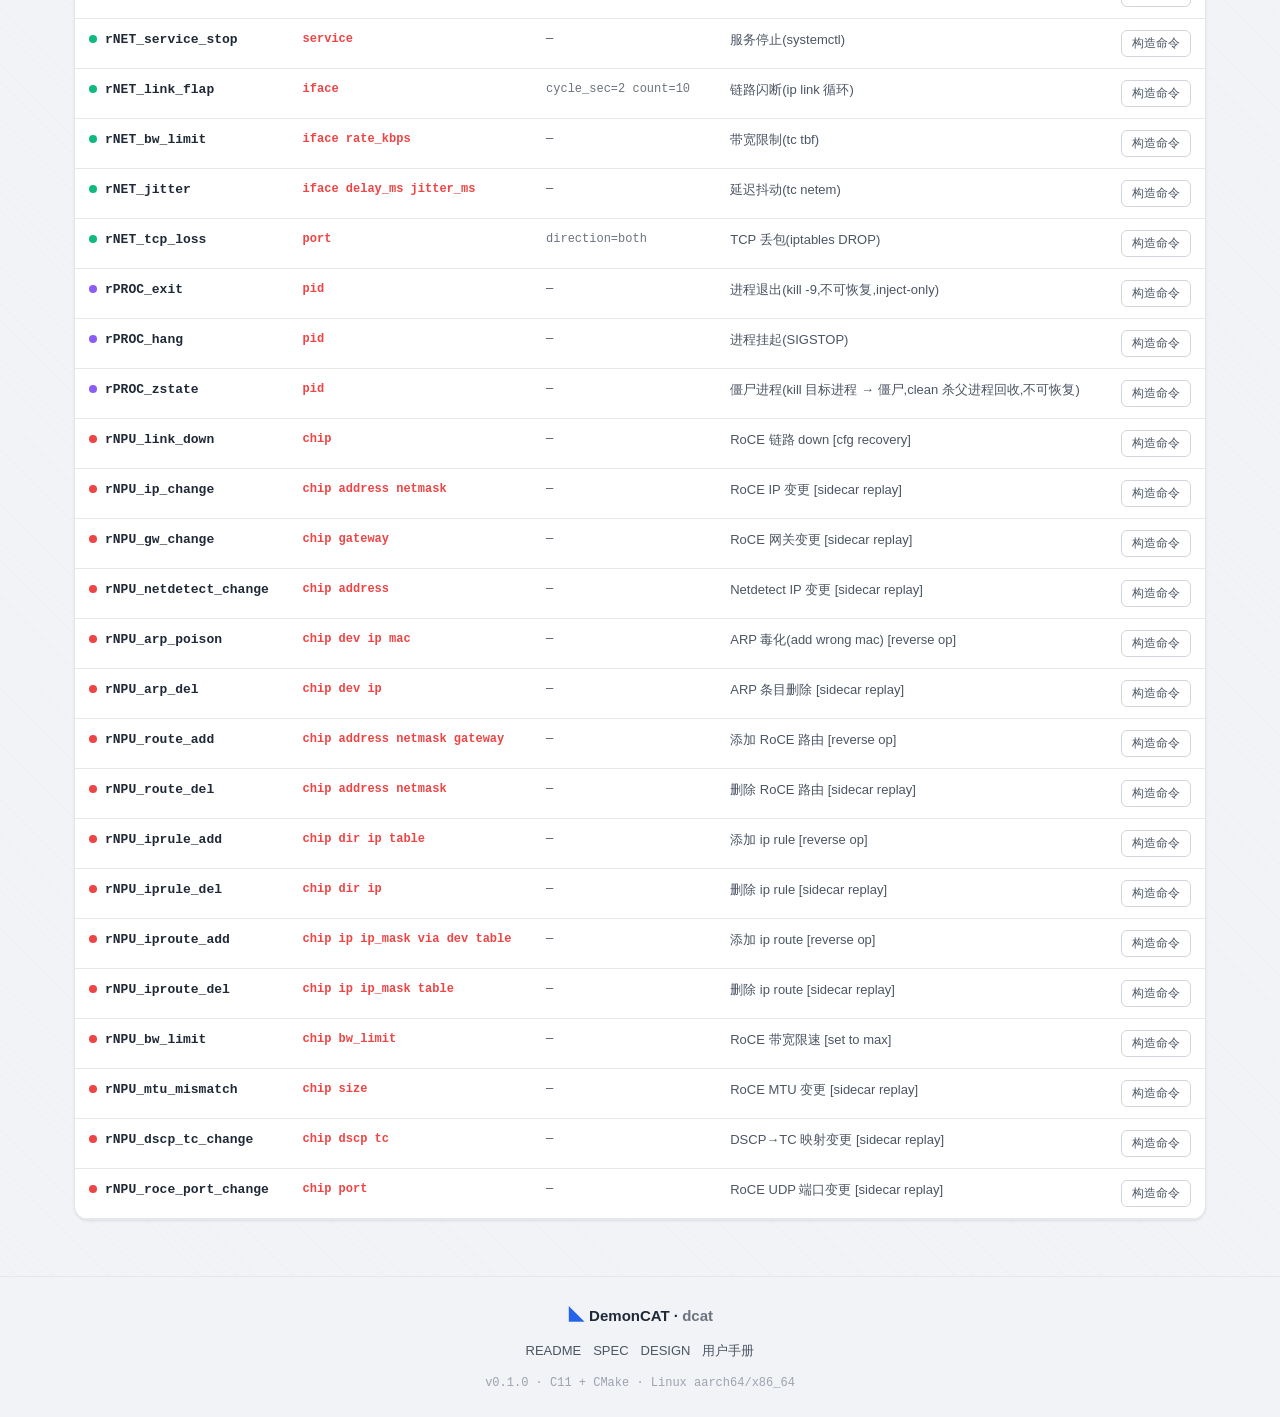
==== commit 9b9d3190: "feat(web): 冲突红横幅 + --force 复选框 + clean --all 入口 后端已支持 force body 字段 + 无 uid clean(= dispatch_clean_a" ====
--- a/features/showcase/index.html
+++ b/features/showcase/index.html
@@ -5,7 +5,7 @@
   <meta name="viewport" content="width=device-width, initial-scale=1.0" />
   <meta name="description" content="DemonCAT (dcat) — 远程故障注入控制台。" />
   <title>DemonCAT · 控制台</title>
-  <link rel="stylesheet" href="style.css?v=20260804f" />
+  <link rel="stylesheet" href="style.css?v=20260805a" />
 </head>
 <body>
   <header class="topbar">
@@ -56,7 +56,9 @@
         <div class="stat-cards" id="statCards"></div>
         <div class="dash-stack">
           <div class="dash-col">
-            <h3 class="dash-col-title">活跃注入 <span class="dash-count" id="activeCount">0</span></h3>
+            <h3 class="dash-col-title">活跃注入 <span class="dash-count" id="activeCount">0</span>
+              <button class="btn btn-sm btn-warn clean-all-btn" id="cleanAllBtn" type="button" hidden>清理全部</button>
+            </h3>
             <div id="activeList" class="active-list"></div>
           </div>
           <div class="dash-col">
@@ -122,6 +124,6 @@
   </div>
 
   <div class="toast" id="toast" hidden></div>
-  <script src="app.js?v=20260804f"></script>
+  <script src="app.js?v=20260805a"></script>
 </body>
 </html>
--- a/features/showcase/style.css
+++ b/features/showcase/style.css
@@ -668,3 +668,45 @@
   .stat-cards { grid-template-columns: 1fr; }
   .dash-header-inner { flex-direction: column; align-items: flex-start; }
 }
+
+/* ============================================================
+ * 命令构造器:命令栏(force 复选框 + 复制/执行)+ 冲突红横幅
+ * ============================================================ */
+.modal-cmd-bar {
+  display: flex; align-items: center; justify-content: space-between; gap: 10px;
+  margin-bottom: 8px; flex-wrap: wrap;
+}
+.modal-cmd-actions { display: flex; gap: 6px; align-items: center; }
+.modal-force {
+  display: inline-flex; align-items: center; gap: 5px;
+  font-size: 12px; color: var(--text-sub); cursor: pointer; user-select: none;
+}
+.modal-force input { margin: 0; cursor: pointer; accent-color: var(--accent); }
+/* bar 里的复制按钮:浅色风格(非 absolute) */
+.modal-cmd-bar .modal-copy {
+  position: static; opacity: 1;
+  background: var(--card); color: var(--text-sub);
+  border: 1px solid var(--border-strong);
+  padding: 4px 10px; font-size: 12px; transition: all .15s;
+}
+.modal-cmd-bar .modal-copy:hover { border-color: var(--accent); color: var(--accent); background: var(--card); }
+
+/* 冲突红横幅(code 5):持久显示 + 一键强制替换 */
+.modal-error {
+  display: flex; align-items: center; gap: 10px; flex-wrap: wrap;
+  background: #fef2f2; border: 1px solid #fecaca; border-left: 4px solid var(--crit);
+  border-radius: var(--r-sm); padding: 10px 12px; margin-bottom: 14px;
+  animation: toast-in .2s ease;
+}
+.modal-error[hidden] { display: none; }
+.modal-error-msg { flex: 1; min-width: 0; font-size: 12.5px; color: #991b1b; line-height: 1.5; font-weight: 500; }
+.modal-error-detail { display: block; color: #b91c1c; font-family: var(--mono); font-size: 11px; margin-top: 3px; word-break: break-all; font-weight: 400; }
+.modal-error-btn {
+  flex-shrink: 0; background: var(--crit); color: #fff; border: 1px solid var(--crit);
+  padding: 5px 12px; border-radius: var(--r-sm); font-size: 12px; font-weight: 600;
+  cursor: pointer; font-family: var(--font); white-space: nowrap; transition: filter .15s;
+}
+.modal-error-btn:hover { filter: brightness(1.1); }
+
+/* 活跃区块标题行的「清理全部」按钮靠右 */
+.clean-all-btn { margin-left: auto; }
